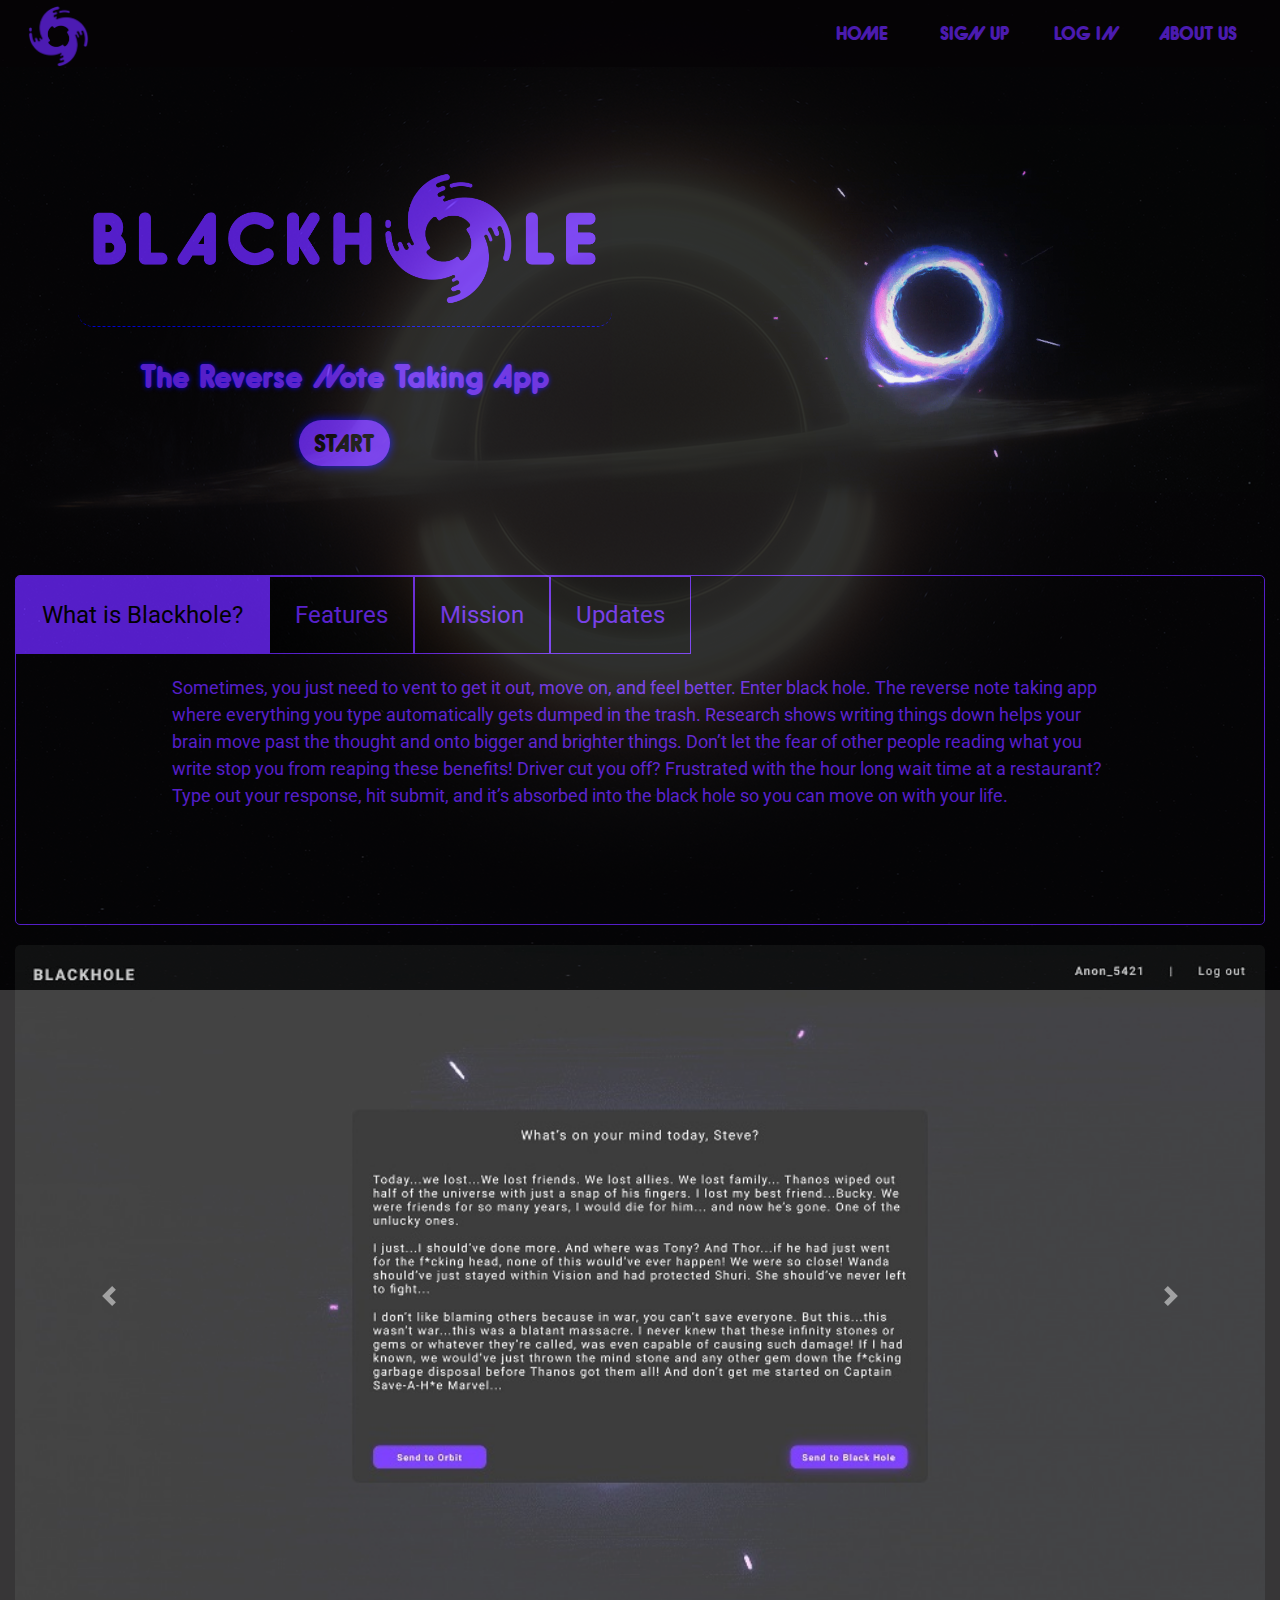
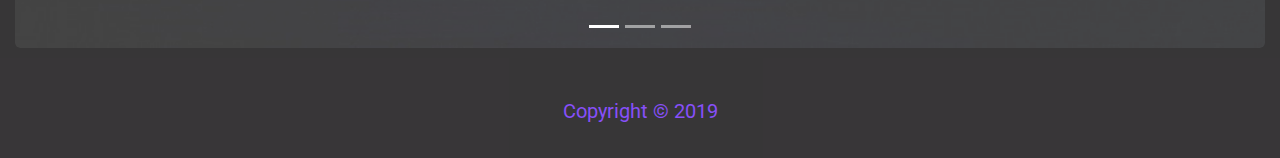
==== index.html @ 3579aca8 "minor tweaks made to media queries after testing on cell phone" ====
<!DOCTYPE html>
<html lang="en">
<head>
    <title>Welcome To Blackhole</title>
    <meta name="viewport" content="width=device-width, initial-scale=1, shrink-to-fit=no">

    <link href="css/index.css" rel="stylesheet">
    <link rel="stylesheet" href="https://stackpath.bootstrapcdn.com/bootstrap/4.3.1/css/bootstrap.min.css" integrity="sha384-ggOyR0iXCbMQv3Xipma34MD+dH/1fQ784/j6cY/iJTQUOhcWr7x9JvoRxT2MZw1T" crossorigin="anonymous">
    <script src="index.js" async></script>

    <link href="https://fonts.googleapis.com/css?family=Roboto" rel="stylesheet"> 
    <link rel="icon" href="img/fav.png">
</head>
<body>
    <header class="header">
        <nav class="navigation">
           <a href="index.html"><img class="logo" src="img/fav.png" alt="blackhole logo"></a>
            <div class="nav-links">
                <a href="index.html">Home</a>
                <a href="https://black-hole-build-week.netlify.com" target="_blank">Sign Up</a>
                <a href="https://black-hole-build-week.netlify.com" target="_blank">Log In</a>
                <a href="about.html">About Us</a>
            </div>
        </nav>
    </header>
    <div class="container home">
        <div class="main-content">

        <div class="header-container">
            <video class="blackhole" width="auto" height="350" autoplay loop={true} !important>
                    <source src="../img/blackhole.mp4" type="video/mp4">
                Your browser does not support the video tag.
                </video>
            
            <div class="intro">
                <h1><img src="img/blackhole-logo.png" alt=""></h1>
                <h2 class="pulsing">The Reverse Note Taking App</h2>
                <button class="sign-up-btn">start</button>
            </div>
        </div>

        <div class="sub-container">

        <div class="section">
				<div class="tabs">
					<div class="tabs-links">
						<div class="tabs-link tabs-link-selected" data-tab="1">What is Blackhole?</div>
						<div class="tabs-link" data-tab="2">Features</div>
						<div class="tabs-link" data-tab="3">Mission</div>
						<div class="tabs-link" data-tab="4">Updates</div>
					</div>
					<div class="tabs-items">
						<div class="tabs-item tabs-item-selected" data-tab="1">
							<div class="tabs-item-description"> 
                <p>Sometimes, you just need to vent to get it out, move on, and feel better.  Enter black hole. The reverse note taking app where everything you type automatically gets dumped in the trash. Research shows writing things down helps your brain move past the thought and onto bigger and brighter things. Don’t let the fear of other people reading what you write stop you from reaping these benefits! Driver cut you off? Frustrated with the hour long wait time at a restaurant? Type out your response, hit submit, and it’s absorbed into the black hole so you can move on with your life. </p>

							</div>
						</div>
						<div class="tabs-item" data-tab="2">
							<div class="tabs-item-description">
								<p>Curiously enough, the only thing that went through the mind of the bowl of petunias as it fell was Oh no, not again. Many
								people have speculated that if we knew exactly why the bowl of petunias had thought that we would know a lot more about the
								nature of the Universe than we do now.</p>
							</div>
						</div>
						<div class="tabs-item" data-tab="3">
							<div class="tabs-item-description">
								<p>Our mission is to create an application that relieves stress and prevents people from saying something to someone they may regret later on.</p>
							</div>
						</div>
						<div class="tabs-item" data-tab="4">
							<div class="tabs-item-description">
								<p>Here are a few features coming in our next update:</p>
							</div>
						</div>
                    </div> 
            </div>
          </div> <!-- end of section -->

               <div id="carouselExampleIndicators" class="carousel slide" data-ride="carousel">
            <ol class="carousel-indicators">
              <li data-target="#carouselExampleIndicators" data-slide-to="0" class="active"></li>
              <li data-target="#carouselExampleIndicators" data-slide-to="1"></li>
              <li data-target="#carouselExampleIndicators" data-slide-to="2"></li>
            </ol>
            <div class="carousel-inner">
              <div class="carousel-item active">
                <img src="img/Frame.jpg" class="d-block w-100" alt="...">
              </div>
              <div class="carousel-item">
                <img src="img/Frame2.jpg" class="d-block w-100" alt="...">
              </div>
              <div class="carousel-item">
                <img src="img/Frame3.jpg" class="d-block w-100" alt="...">
              </div>
            </div>
            <a class="carousel-control-prev" href="#carouselExampleIndicators" role="button" data-slide="prev">
              <span class="carousel-control-prev-icon" aria-hidden="true"></span>
              <span class="sr-only">Previous</span>
            </a>
            <a class="carousel-control-next" href="#carouselExampleIndicators" role="button" data-slide="next">
              <span class="carousel-control-next-icon" aria-hidden="true"></span>
              <span class="sr-only">Next</span>
            </a>
          </div>

        </div> <!-- sub container -->

       </div>  <!-- main content -->
       
      
    </div> <!-- container -->
    <footer class="footer">Copyright © 2019</footer>


    <script src="https://code.jquery.com/jquery-3.3.1.slim.min.js" integrity="sha384-q8i/X+965DzO0rT7abK41JStQIAqVgRVzpbzo5smXKp4YfRvH+8abtTE1Pi6jizo" crossorigin="anonymous"></script>
    <script src="https://cdnjs.cloudflare.com/ajax/libs/popper.js/1.14.7/umd/popper.min.js" integrity="sha384-UO2eT0CpHqdSJQ6hJty5KVphtPhzWj9WO1clHTMGa3JDZwrnQq4sF86dIHNDz0W1" crossorigin="anonymous"></script>
    <script src="https://stackpath.bootstrapcdn.com/bootstrap/4.3.1/js/bootstrap.min.js" integrity="sha384-JjSmVgyd0p3pXB1rRibZUAYoIIy6OrQ6VrjIEaFf/nJGzIxFDsf4x0xIM+B07jRM" crossorigin="anonymous"></script>
  </body>
</html>
---- css/index.css ----
/* http://meyerweb.com/eric/tools/css/reset/ 
   v2.0 | 20110126
   License: none (public domain)
*/
html,
body,
div,
span,
applet,
object,
iframe,
h1,
h2,
h3,
h4,
h5,
h6,
p,
blockquote,
pre,
a,
abbr,
acronym,
address,
big,
cite,
code,
del,
dfn,
em,
img,
ins,
kbd,
q,
s,
samp,
small,
strike,
strong,
sub,
sup,
tt,
var,
b,
u,
i,
center,
dl,
dt,
dd,
ol,
ul,
li,
fieldset,
form,
label,
legend,
table,
caption,
tbody,
tfoot,
thead,
tr,
th,
td,
article,
aside,
canvas,
details,
embed,
figure,
figcaption,
footer,
header,
hgroup,
menu,
nav,
output,
ruby,
section,
summary,
time,
mark,
audio,
video {
  margin: 0;
  padding: 0;
  border: 0;
  font-size: 100%;
  font: inherit;
  vertical-align: baseline;
}
/* HTML5 display-role reset for older browsers */
article,
aside,
details,
figcaption,
figure,
footer,
header,
hgroup,
menu,
nav,
section {
  display: block;
}
body {
  line-height: 1;
}
ol,
ul {
  list-style: none;
}
blockquote,
q {
  quotes: none;
}
blockquote:before,
blockquote:after,
q:before,
q:after {
  content: '';
  content: none;
}
table {
  border-collapse: collapse;
  border-spacing: 0;
}
* {
  box-sizing: border-box;
}
html {
  font-size: 62.5%;
  height: 100%;
}
html,
body {
  font-family: 'Roboto', sans-serif;
}
body {
  background-image: url("../img/bg1.jpg") !important;
  background-repeat: no-repeat;
  background-attachment: fixed;
  background-position: center;
}
h1,
h2,
h3,
h4,
h5 {
  font-family: 'Roboto', sans-serif;
  color: #6A25F8;
  text-shadow: 0 0 5px blue;
}
h1 {
  font-size: 4rem;
}
h2 {
  font-size: 3.2rem;
  padding-bottom: 10px;
}
h4 {
  font-size: 2.5rem;
  padding-bottom: 10px;
}
p {
  line-height: 1.5;
  font-size: 1.6rem;
  padding-bottom: 10px;
  color: #6A25F8;
}
img {
  max-width: 100%;
  height: auto;
}
.container {
  max-width: 1300px !important;
  width: 100% !important;
  height: 100% !important;
  margin: 0 auto;
  background: #060406;
  opacity: 0.8;
}
@font-face {
  font-family: Hiruko;
  src: url('../HirukoBlackAlternate.ttf');
}
.navigation {
  display: flex;
  justify-content: space-between;
  align-items: center;
  margin: 0 auto;
  background: hsl(300, 20%, 2%);
  position: fixed;
  opacity: 0.7;
  z-index: 3;
  width: 100%;
}
@media (max-width: 500px) {
  .navigation {
    height: 75px;
  }
}
.navigation .logo {
  align-self: center;
  height: auto;
  width: 12%;
  margin-left: 5%;
  padding-top: 5px;
}
@media (max-width: 800px) {
  .navigation .logo {
    width: 20%;
  }
}
@media (max-width: 500px) {
  .navigation .logo {
    display: none;
  }
}
.navigation .nav-links {
  display: flex;
  width: 35vw;
  justify-content: space-between;
  margin-right: 2%;
}
@media (max-width: 1200px) {
  .navigation .nav-links {
    width: 50%;
  }
}
@media (max-width: 800px) {
  .navigation .nav-links {
    width: 75%;
  }
}
@media (max-width: 500px) {
  .navigation .nav-links {
    width: 95%;
  }
}
.navigation .nav-links a {
  text-decoration: none;
  font-size: 1.8rem;
  border-radius: 15px;
  color: #6A25F8;
  height: 40px;
  width: 120px;
  font-family: Hiruko;
  font-weight: bold;
  display: flex;
  align-items: center;
  justify-content: center;
  text-transform: uppercase;
}
.navigation .nav-links a:hover {
  border-bottom: 1px dashed blue;
  text-shadow: 0 0 5px blue;
}
.footer {
  font-size: 2rem;
  color: #6A25F8;
  text-align: center;
  background: #060406;
  height: 100px;
  opacity: 0.8;
  padding-top: 3%;
  padding-bottom: 3%;
}
.home .main-content {
  display: flex;
  flex-direction: column;
}
.home .main-content .header-container {
  display: flex;
  flex-direction: row-reverse;
  align-items: center;
  margin: 10% auto 5% 5%;
}
@media (max-width: 1200px) {
  .home .main-content .header-container {
    flex-direction: column;
  }
}
@media (max-width: 500px) {
  .home .main-content .header-container {
    margin-top: 10%;
  }
}
.home .main-content .header-container .blackhole {
  width: 55%;
  height: 100%;
}
@media (max-width: 500px) {
  .home .main-content .header-container .blackhole {
    display: none;
  }
}
.home .main-content .header-container .intro {
  display: flex;
  justify-content: space-around;
  flex-direction: column;
  align-items: center;
  height: 60%;
}
@media (max-width: 500px) {
  .home .main-content .header-container .intro {
    margin-top: 20%;
  }
}
.home .main-content .header-container .intro h1 {
  border-bottom: 1px dashed blue;
  border-radius: 15px;
  margin-bottom: 1rem;
  padding-right: 2%;
  padding-left: 2%;
}
@media (max-width: 1200px) {
  .home .main-content .header-container .intro h1 {
    width: 75%;
  }
}
@media (max-width: 500px) {
  .home .main-content .header-container .intro h1 {
    width: 90%;
  }
}
.home .main-content .header-container .intro .sign-up-btn {
  background: #6A25F8;
  box-shadow: 0 0 10px blue;
  border: none;
  padding: 5px 15px 5px 15px;
  border-radius: 25px;
  font-size: 2.4rem;
  font-family: Hiruko, sans-serif;
  text-transform: uppercase;
  font-weight: bold;
  margin-top: 1rem;
}
@media (max-width: 1200px) {
  .home .main-content .header-container .intro .sign-up-btn {
    margin-bottom: 3rem;
  }
}
.home .main-content .header-container .intro .sign-up-btn:hover {
  background: black;
  color: #6A25F8;
  cursor: pointer;
  text-shadow: 0 0 5px blue;
}
.home .main-content .pulsing {
  padding-top: 2rem;
  font-size: 3.2rem;
  font-family: Hiruko;
  animation-name: appear;
  animation-iteration-count: infinite;
  animation-duration: 3s;
  animation-direction: alternate;
}
@keyframes appear {
  from {
    opacity: 0.1;
  }
  to {
    opacity: 1;
    text-shadow: 0 0 5px blue;
  }
}
@media (max-width: 500px) {
  .home .main-content .pulsing {
    font-size: 2.2rem;
  }
}
.home .sub-container {
  display: flex;
  flex-direction: column;
  justify-content: center;
  align-items: center;
}
.home .sub-container .section {
  width: 100%;
  margin: 20px;
  display: flex;
  border: 1px solid #6A25F8;
  border-radius: 5px;
  overflow: hidden;
}
.home .sub-container .section .box {
  padding: 40px;
}
.home .sub-container .section .box .box-title {
  padding-bottom: 10px;
  font-weight: bold;
}
.home .sub-container .tabs {
  width: 100%;
}
.home .sub-container .tabs .tabs-items {
  width: 100%;
  height: 30vh;
  display: flex;
  justify-content: center;
}
@media (max-width: 1200px) {
  .home .sub-container .tabs .tabs-items {
    height: auto;
  }
}
.home .sub-container .tabs .tabs-item {
  display: none;
  color: #6A25F8;
  width: 75%;
}
.home .sub-container .tabs .tabs-item .tabs-item-description {
  padding-bottom: 10px;
  padding-top: 20px;
  height: 100%;
}
.home .sub-container .tabs .tabs-item .tabs-item-description p {
  line-height: 1.5;
  height: 100%;
  font-size: 1.8rem;
}
.home .sub-container .tabs .tabs-item-selected {
  display: block;
}
.home .sub-container .tabs .tabs-links {
  display: flex;
  background-color: none;
}
@media (max-width: 800px) {
  .home .sub-container .tabs .tabs-links {
    flex-direction: column;
  }
}
.home .sub-container .tabs .tabs-link {
  padding: 20px 25px;
  font-size: 2.4rem;
  background-color: black;
  color: #6A25F8;
  border: 1px solid #6A25F8;
  cursor: pointer;
}
.home .sub-container .tabs .tabs-link:hover {
  background-color: #6A25F8;
  text-shadow: 0 0 5px blue;
  color: black;
}
.home .sub-container .tabs .tabs-link-selected {
  z-index: 2;
  border-right: 1px solid #6A25F8;
  background-color: #6A25F8;
  color: black;
}
.home .sub-container .tabs .tabs-link-selected:hover {
  text-shadow: 0 0 5px blue;
}
.home .sub-container .carousel {
  height: auto !important;
  width: 100% !important;
  margin: 0 auto !important;
  border-radius: 5px !important;
  margin-bottom: 1rem !important;
}
.home .sub-container .carousel img,
.home .sub-container .carousel .carousel-inner {
  border-radius: 5px !important;
}
.about .boxes {
  display: flex;
  flex-direction: row-reverse;
  justify-content: center;
  flex-wrap: wrap;
  height: auto;
  padding: 12% 0 2% 0;
  max-width: 1200px;
  width: 100%;
}
@media (max-width: 800px) {
  .about .boxes {
    height: auto;
    padding-top: 10%;
  }
}
@media (max-width: 500px) {
  .about .boxes {
    padding-top: 30%;
  }
}
.about .boxes .member {
  width: 20%;
  background: #060406;
  opacity: 0.8;
  margin: 1%;
  border-radius: 5px;
  border: 1px solid #6A25F8;
  overflow: hidden;
  display: flex;
  flex-direction: column;
}
.about .boxes .member:hover {
  box-shadow: 0 0 10px blue;
}
@media (max-width: 1200px) {
  .about .boxes .member {
    width: 40%;
  }
}
@media (max-width: 800px) {
  .about .boxes .member {
    width: 50%;
    flex-direction: column;
    height: auto;
  }
}
@media (max-width: 500px) {
  .about .boxes .member {
    width: 90%;
  }
}
.about .boxes .member img {
  height: auto;
  border-radius: 50%;
  width: 50%;
  align-self: center;
  margin-top: 5%;
}
@media (max-width: 800px) {
  .about .boxes .member img {
    height: auto;
    width: 50%;
    align-self: center;
  }
}
.about .boxes .member .text {
  margin: 0 auto;
  display: flex;
  flex-direction: column;
  align-items: center;
  width: auto;
}
.about .boxes .member h2 {
  color: #6A25F8;
  text-shadow: 0 0 10px blue;
  font-family: Hiruko;
  font-size: 3.5rem;
  padding-top: 20px;
  padding-right: 5%;
  padding-left: 5%;
  width: 250px;
  text-align: center;
}
@media (max-width: 500px) {
  .about .boxes .member h2 {
    padding-top: 0;
    font-size: 3.5rem !important;
  }
}
.about .boxes .member p {
  font-size: 2.2rem;
  font-family: 'Roboto', sans-serif;
}
.about .boxes .member .fab {
  color: #6A25F8;
  padding: 5px;
}
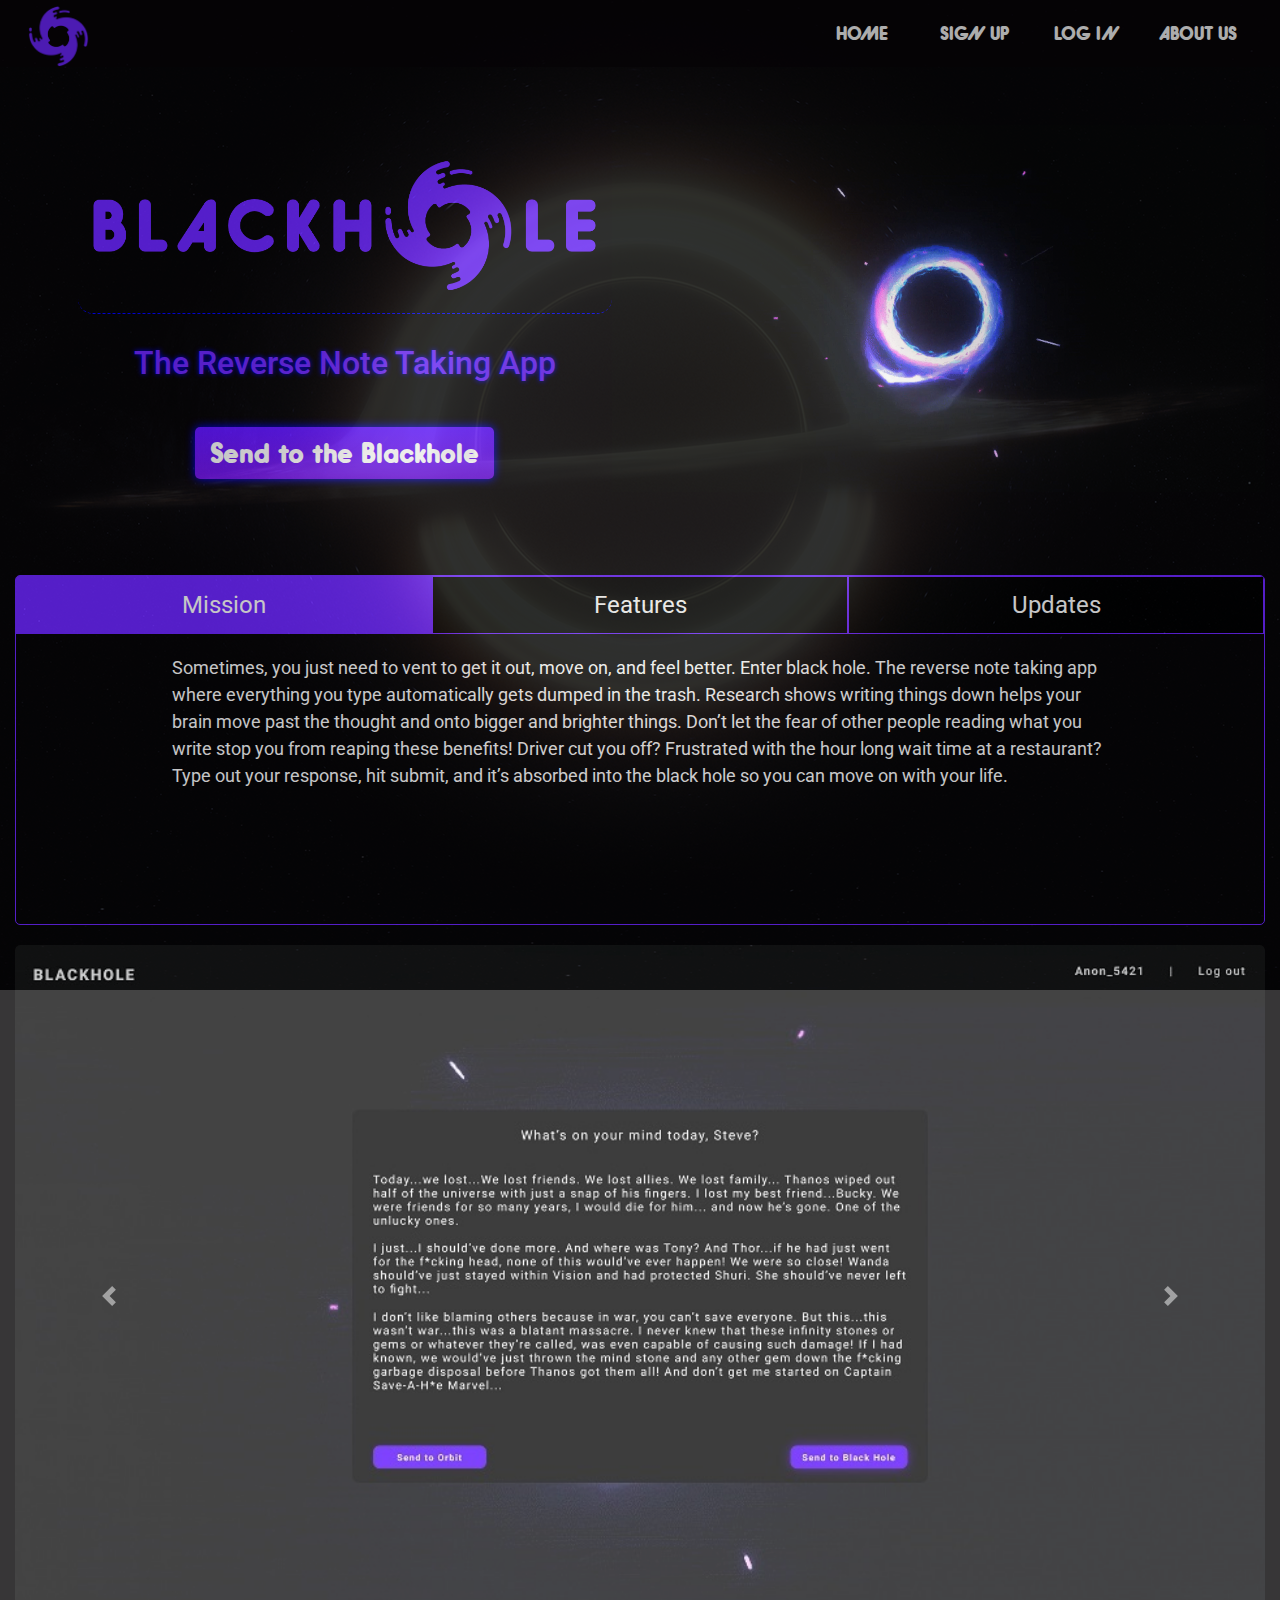
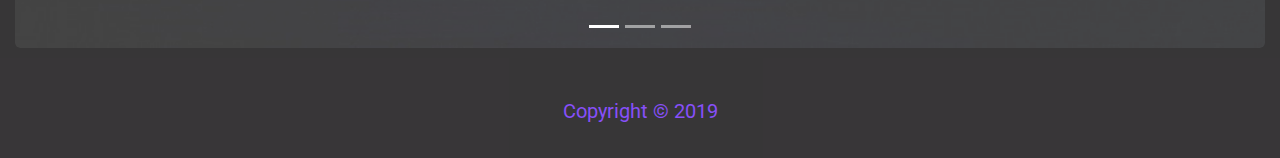
==== commit de7a7010: "collaborated with front end to make style changes match main application" ====
--- a/index.html
+++ b/index.html
@@ -35,7 +35,7 @@
             <div class="intro">
                 <h1><img src="img/blackhole-logo.png" alt=""></h1>
                 <h2 class="pulsing">The Reverse Note Taking App</h2>
-                <button class="sign-up-btn">start</button>
+                <button class="sign-up-btn">Send to the Blackhole</button>
             </div>
         </div>
 
@@ -44,10 +44,9 @@
         <div class="section">
 				<div class="tabs">
 					<div class="tabs-links">
-						<div class="tabs-link tabs-link-selected" data-tab="1">What is Blackhole?</div>
+						<div class="tabs-link tabs-link-selected" data-tab="1">Mission</div>
 						<div class="tabs-link" data-tab="2">Features</div>
-						<div class="tabs-link" data-tab="3">Mission</div>
-						<div class="tabs-link" data-tab="4">Updates</div>
+						<div class="tabs-link" data-tab="3">Updates</div>
 					</div>
 					<div class="tabs-items">
 						<div class="tabs-item tabs-item-selected" data-tab="1">
@@ -66,11 +65,6 @@
 						<div class="tabs-item" data-tab="3">
 							<div class="tabs-item-description">
 								<p>Our mission is to create an application that relieves stress and prevents people from saying something to someone they may regret later on.</p>
-							</div>
-						</div>
-						<div class="tabs-item" data-tab="4">
-							<div class="tabs-item-description">
-								<p>Here are a few features coming in our next update:</p>
 							</div>
 						</div>
                     </div> 
--- a/css/index.css
+++ b/css/index.css
@@ -243,7 +243,7 @@
   text-decoration: none;
   font-size: 1.8rem;
   border-radius: 15px;
-  color: #6A25F8;
+  color: whitesmoke;
   height: 40px;
   width: 120px;
   font-family: Hiruko;
@@ -256,6 +256,7 @@
 .navigation .nav-links a:hover {
   border-bottom: 1px dashed blue;
   text-shadow: 0 0 5px blue;
+  color: #6A25F8;
 }
 .footer {
   font-size: 2rem;
@@ -291,6 +292,16 @@
   width: 55%;
   height: 100%;
 }
+@media (max-width: 1200px) {
+  .home .main-content .header-container .blackhole {
+    width: 30%;
+  }
+}
+@media (max-width: 800px) {
+  .home .main-content .header-container .blackhole {
+    width: 55%;
+  }
+}
 @media (max-width: 500px) {
   .home .main-content .header-container .blackhole {
     display: none;
@@ -317,7 +328,12 @@
 }
 @media (max-width: 1200px) {
   .home .main-content .header-container .intro h1 {
-    width: 75%;
+    width: 40%;
+  }
+}
+@media (max-width: 800px) {
+  .home .main-content .header-container .intro h1 {
+    width: 65%;
   }
 }
 @media (max-width: 500px) {
@@ -326,16 +342,15 @@
   }
 }
 .home .main-content .header-container .intro .sign-up-btn {
-  background: #6A25F8;
+  background: linear-gradient(180deg, #5f14ff 0%, #6c12dd 100%);
   box-shadow: 0 0 10px blue;
   border: none;
   padding: 5px 15px 5px 15px;
-  border-radius: 25px;
-  font-size: 2.4rem;
+  border-radius: 5px;
+  font-size: 2.8rem;
   font-family: Hiruko, sans-serif;
-  text-transform: uppercase;
-  font-weight: bold;
-  margin-top: 1rem;
+  margin-top: 3rem;
+  color: whitesmoke;
 }
 @media (max-width: 1200px) {
   .home .main-content .header-container .intro .sign-up-btn {
@@ -347,11 +362,12 @@
   color: #6A25F8;
   cursor: pointer;
   text-shadow: 0 0 5px blue;
+  transform: scale(1.1);
 }
 .home .main-content .pulsing {
   padding-top: 2rem;
   font-size: 3.2rem;
-  font-family: Hiruko;
+  font-family: 'Roboto';
   animation-name: appear;
   animation-iteration-count: infinite;
   animation-duration: 3s;
@@ -384,6 +400,22 @@
   border: 1px solid #6A25F8;
   border-radius: 5px;
   overflow: hidden;
+  height: 350px;
+}
+@media (max-width: 1200px) {
+  .home .sub-container .section {
+    height: 300px;
+  }
+}
+@media (max-width: 800px) {
+  .home .sub-container .section {
+    height: 400px;
+  }
+}
+@media (max-width: 500px) {
+  .home .sub-container .section {
+    height: 600px;
+  }
 }
 .home .sub-container .section .box {
   padding: 40px;
@@ -397,14 +429,10 @@
 }
 .home .sub-container .tabs .tabs-items {
   width: 100%;
-  height: 30vh;
   display: flex;
   justify-content: center;
 }
 @media (max-width: 1200px) {
-  .home .sub-container .tabs .tabs-items {
-    height: auto;
-  }
 }
 .home .sub-container .tabs .tabs-item {
   display: none;
@@ -414,32 +442,38 @@
 .home .sub-container .tabs .tabs-item .tabs-item-description {
   padding-bottom: 10px;
   padding-top: 20px;
-  height: 100%;
 }
 .home .sub-container .tabs .tabs-item .tabs-item-description p {
   line-height: 1.5;
-  height: 100%;
+  color: whitesmoke;
   font-size: 1.8rem;
+  font-family: 'Roboto', sans-serif;
 }
 .home .sub-container .tabs .tabs-item-selected {
   display: block;
 }
 .home .sub-container .tabs .tabs-links {
   display: flex;
-  background-color: none;
-}
-@media (max-width: 800px) {
-  .home .sub-container .tabs .tabs-links {
-    flex-direction: column;
-  }
 }
 .home .sub-container .tabs .tabs-link {
-  padding: 20px 25px;
+  padding: 10px 25px;
   font-size: 2.4rem;
   background-color: black;
-  color: #6A25F8;
+  color: whitesmoke;
   border: 1px solid #6A25F8;
   cursor: pointer;
+  width: 100%;
+  text-align: center;
+}
+@media (max-width: 800px) {
+  .home .sub-container .tabs .tabs-link {
+    font-size: 1.8rem;
+  }
+}
+@media (max-width: 500px) {
+  .home .sub-container .tabs .tabs-link {
+    font-size: 1.6rem;
+  }
 }
 .home .sub-container .tabs .tabs-link:hover {
   background-color: #6A25F8;
@@ -447,10 +481,9 @@
   color: black;
 }
 .home .sub-container .tabs .tabs-link-selected {
-  z-index: 2;
   border-right: 1px solid #6A25F8;
   background-color: #6A25F8;
-  color: black;
+  color: whitesmoke;
 }
 .home .sub-container .tabs .tabs-link-selected:hover {
   text-shadow: 0 0 5px blue;
@@ -468,7 +501,7 @@
 }
 .about .boxes {
   display: flex;
-  flex-direction: row-reverse;
+  flex-direction: row;
   justify-content: center;
   flex-wrap: wrap;
   height: auto;
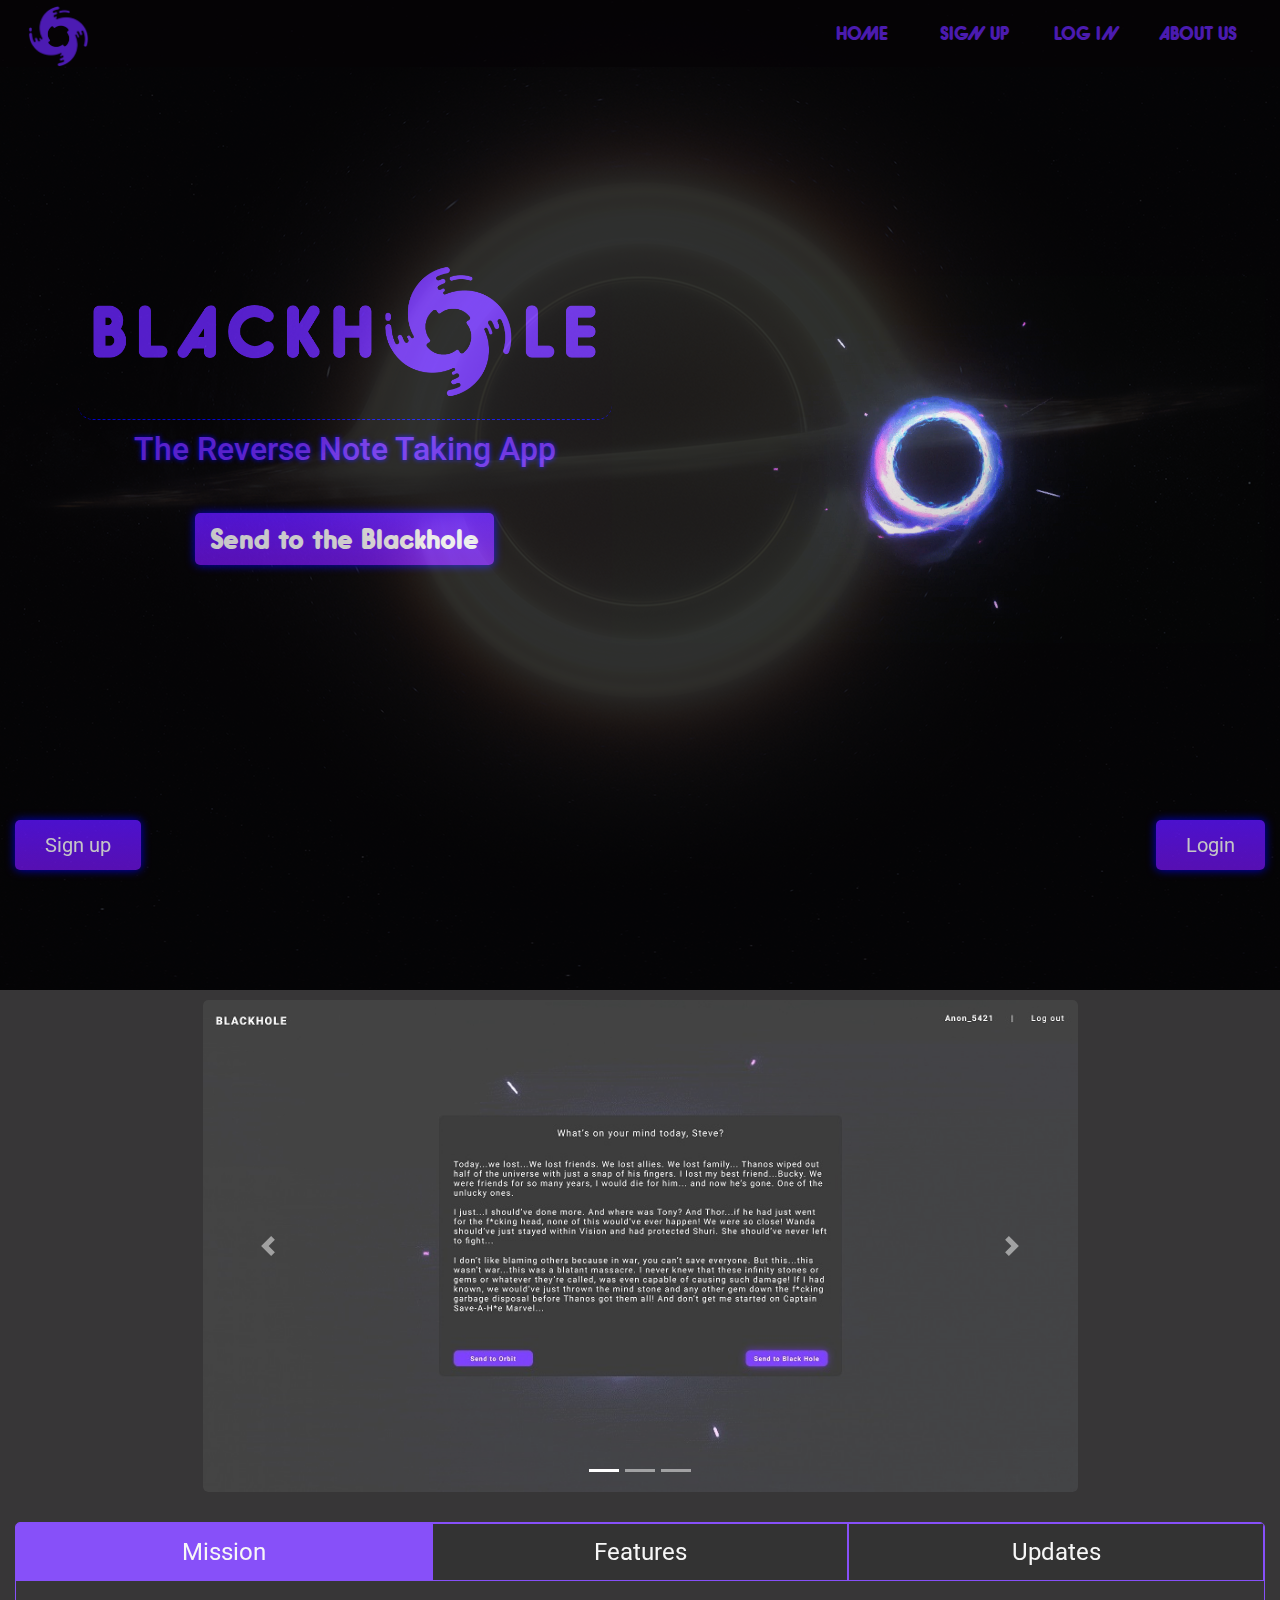
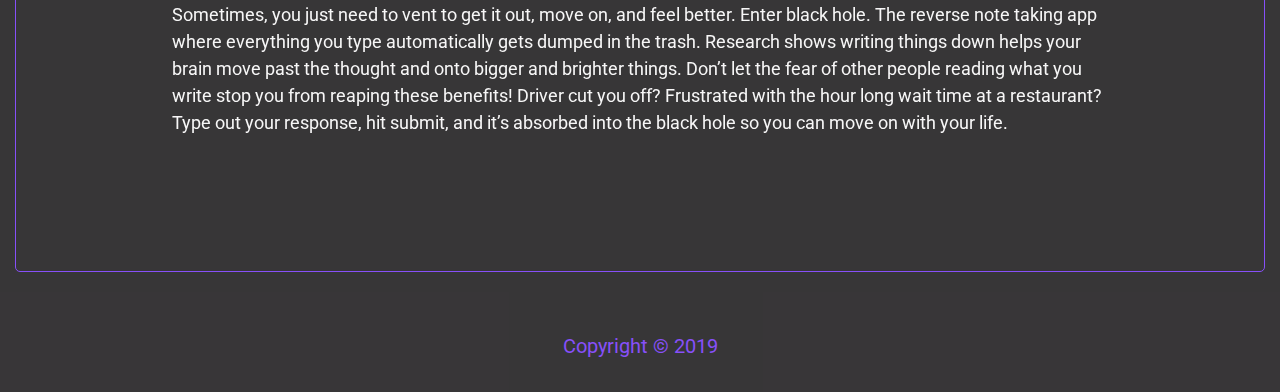
==== commit 049aaea8: "final changes for the day, small tweaks to animation and media queries" ====
--- a/index.html
+++ b/index.html
@@ -35,11 +35,42 @@
             <div class="intro">
                 <h1><img src="img/blackhole-logo.png" alt=""></h1>
                 <h2 class="pulsing">The Reverse Note Taking App</h2>
-                <button class="sign-up-btn">Send to the Blackhole</button>
+                <button class="blackhole-btn">Send to the Blackhole</button>
             </div>
         </div>
+        <div class="buttons">
+         <a href="https://black-hole-build-week.netlify.com" target="_blank"><button class="login-btn">Sign up</button></a> 
+         <a href="https://black-hole-build-week.netlify.com" target="_blank"><button class="login-btn">Login</button></a> 
+          </div>
 
         <div class="sub-container">
+
+            <div id="carouselExampleIndicators" class="carousel slide" data-ride="carousel">
+                <ol class="carousel-indicators">
+                  <li data-target="#carouselExampleIndicators" data-slide-to="0" class="active"></li>
+                  <li data-target="#carouselExampleIndicators" data-slide-to="1"></li>
+                  <li data-target="#carouselExampleIndicators" data-slide-to="2"></li>
+                </ol>
+                <div class="carousel-inner">
+                  <div class="carousel-item active">
+                    <img src="img/Frame.jpg" class="d-block w-100" alt="...">
+                  </div>
+                  <div class="carousel-item">
+                    <img src="img/Frame2.jpg" class="d-block w-100" alt="...">
+                  </div>
+                  <div class="carousel-item">
+                    <img src="img/Frame3.jpg" class="d-block w-100" alt="...">
+                  </div>
+                </div>
+                <a class="carousel-control-prev" href="#carouselExampleIndicators" role="button" data-slide="prev">
+                  <span class="carousel-control-prev-icon" aria-hidden="true"></span>
+                  <span class="sr-only">Previous</span>
+                </a>
+                <a class="carousel-control-next" href="#carouselExampleIndicators" role="button" data-slide="next">
+                  <span class="carousel-control-next-icon" aria-hidden="true"></span>
+                  <span class="sr-only">Next</span>
+                </a>
+              </div>
 
         <div class="section">
 				<div class="tabs">
@@ -71,7 +102,7 @@
             </div>
           </div> <!-- end of section -->
 
-               <div id="carouselExampleIndicators" class="carousel slide" data-ride="carousel">
+               <!-- <div id="carouselExampleIndicators" class="carousel slide" data-ride="carousel">
             <ol class="carousel-indicators">
               <li data-target="#carouselExampleIndicators" data-slide-to="0" class="active"></li>
               <li data-target="#carouselExampleIndicators" data-slide-to="1"></li>
@@ -96,7 +127,7 @@
               <span class="carousel-control-next-icon" aria-hidden="true"></span>
               <span class="sr-only">Next</span>
             </a>
-          </div>
+          </div> -->
 
         </div> <!-- sub container -->
 
--- a/css/index.css
+++ b/css/index.css
@@ -143,6 +143,11 @@
   background-attachment: fixed;
   background-position: center;
 }
+@media (max-width: 500px) {
+  body {
+    background: black;
+  }
+}
 h1,
 h2,
 h3,
@@ -180,6 +185,12 @@
   margin: 0 auto;
   background: #060406;
   opacity: 0.8;
+}
+@media (max-width: 500px) {
+  .container {
+    background: none;
+    opacity: 0.9;
+  }
 }
 @font-face {
   font-family: Hiruko;
@@ -243,7 +254,7 @@
   text-decoration: none;
   font-size: 1.8rem;
   border-radius: 15px;
-  color: whitesmoke;
+  color: #6A25F8;
   height: 40px;
   width: 120px;
   font-family: Hiruko;
@@ -252,6 +263,12 @@
   align-items: center;
   justify-content: center;
   text-transform: uppercase;
+  transition: 0.2s ease-out;
+}
+@media (max-width: 500px) {
+  .navigation .nav-links a {
+    font-size: 1.4rem;
+  }
 }
 .navigation .nav-links a:hover {
   border-bottom: 1px dashed blue;
@@ -276,40 +293,41 @@
   display: flex;
   flex-direction: row-reverse;
   align-items: center;
-  margin: 10% auto 5% 5%;
-}
-@media (max-width: 1200px) {
+  margin: 8% auto 0 5%;
+  height: 80vh;
+}
+@media (max-width: 800px) {
+}
+@media (max-width: 500px) {
   .home .main-content .header-container {
-    flex-direction: column;
-  }
-}
-@media (max-width: 500px) {
-  .home .main-content .header-container {
-    margin-top: 10%;
+    margin-top: 5%;
   }
 }
 .home .main-content .header-container .blackhole {
   width: 55%;
   height: 100%;
 }
-@media (max-width: 1200px) {
-  .home .main-content .header-container .blackhole {
-    width: 30%;
-  }
-}
-@media (max-width: 800px) {
-  .home .main-content .header-container .blackhole {
-    width: 55%;
-  }
-}
-@media (max-width: 500px) {
+@media (max-width: 800px) {
   .home .main-content .header-container .blackhole {
     display: none;
   }
 }
+.home .main-content .header-container h2 {
+  font-size: 3.2rem;
+  font-family: 'Roboto';
+}
+@media (max-width: 1200px) {
+  .home .main-content .header-container h2 {
+    font-size: 2.4rem;
+  }
+}
+@media (max-width: 500px) {
+  .home .main-content .header-container h2 {
+    font-size: 2.2rem;
+  }
+}
 .home .main-content .header-container .intro {
   display: flex;
-  justify-content: space-around;
   flex-direction: column;
   align-items: center;
   height: 60%;
@@ -326,22 +344,19 @@
   padding-right: 2%;
   padding-left: 2%;
 }
-@media (max-width: 1200px) {
-  .home .main-content .header-container .intro h1 {
-    width: 40%;
-  }
-}
 @media (max-width: 800px) {
   .home .main-content .header-container .intro h1 {
     width: 65%;
+    max-width: 65%;
   }
 }
 @media (max-width: 500px) {
   .home .main-content .header-container .intro h1 {
     width: 90%;
-  }
-}
-.home .main-content .header-container .intro .sign-up-btn {
+    max-width: 90%;
+  }
+}
+.home .main-content .header-container .intro .blackhole-btn {
   background: linear-gradient(180deg, #5f14ff 0%, #6c12dd 100%);
   box-shadow: 0 0 10px blue;
   border: none;
@@ -351,23 +366,42 @@
   font-family: Hiruko, sans-serif;
   margin-top: 3rem;
   color: whitesmoke;
+  transition: 0.2s ease-out;
 }
 @media (max-width: 1200px) {
-  .home .main-content .header-container .intro .sign-up-btn {
-    margin-bottom: 3rem;
-  }
-}
-.home .main-content .header-container .intro .sign-up-btn:hover {
+}
+.home .main-content .header-container .intro .blackhole-btn:hover {
   background: black;
   color: #6A25F8;
   cursor: pointer;
   text-shadow: 0 0 5px blue;
   transform: scale(1.1);
 }
+.home .main-content .buttons {
+  height: 20vh;
+  display: flex;
+  justify-content: space-between;
+}
+.home .main-content .buttons .login-btn {
+  background: linear-gradient(180deg, #5f14ff 0%, #6c12dd 100%);
+  box-shadow: 0 0 10px blue;
+  padding: 10px 30px;
+  border-radius: 5px;
+  color: whitesmoke;
+  cursor: pointer;
+  font-size: 2rem;
+  transition: 0.2s ease-out;
+  border: none;
+  font-family: 'Roboto', sans-serif;
+}
+.home .main-content .buttons .login-btn:hover {
+  background: black;
+  color: #6A25F8;
+  cursor: pointer;
+  text-shadow: 0 0 5px blue;
+  transform: scale(1.1);
+}
 .home .main-content .pulsing {
-  padding-top: 2rem;
-  font-size: 3.2rem;
-  font-family: 'Roboto';
   animation-name: appear;
   animation-iteration-count: infinite;
   animation-duration: 3s;
@@ -382,11 +416,6 @@
     text-shadow: 0 0 5px blue;
   }
 }
-@media (max-width: 500px) {
-  .home .main-content .pulsing {
-    font-size: 2.2rem;
-  }
-}
 .home .sub-container {
   display: flex;
   flex-direction: column;
@@ -409,7 +438,7 @@
 }
 @media (max-width: 800px) {
   .home .sub-container .section {
-    height: 400px;
+    height: 500px;
   }
 }
 @media (max-width: 500px) {
@@ -431,8 +460,6 @@
   width: 100%;
   display: flex;
   justify-content: center;
-}
-@media (max-width: 1200px) {
 }
 .home .sub-container .tabs .tabs-item {
   display: none;
@@ -464,6 +491,7 @@
   cursor: pointer;
   width: 100%;
   text-align: center;
+  transition: 0.2s ease-out;
 }
 @media (max-width: 800px) {
   .home .sub-container .tabs .tabs-link {
@@ -490,14 +518,38 @@
 }
 .home .sub-container .carousel {
   height: auto !important;
-  width: 100% !important;
+  width: 70% !important;
   margin: 0 auto !important;
   border-radius: 5px !important;
   margin-bottom: 1rem !important;
 }
+@media (max-width: 500px) {
+  .home .sub-container .carousel {
+    width: 100% !important;
+  }
+}
 .home .sub-container .carousel img,
 .home .sub-container .carousel .carousel-inner {
   border-radius: 5px !important;
+}
+.blackholeAnimation {
+  animation-name: blackhole;
+  animation-duration: 5s;
+}
+@keyframes blackhole {
+  from {
+    transform: rotate(0deg);
+    border: none;
+    height: 100%;
+    width: 100%;
+  }
+  to {
+    transform: rotate(360deg);
+    width: 0;
+    height: 0;
+    border: none;
+    font-size: 0;
+  }
 }
 .about .boxes {
   display: flex;
@@ -528,11 +580,13 @@
   border-radius: 5px;
   border: 1px solid #6A25F8;
   overflow: hidden;
+  transition: 0.2s ease-out;
   display: flex;
   flex-direction: column;
 }
 .about .boxes .member:hover {
   box-shadow: 0 0 10px blue;
+  transform: scale(1.05);
 }
 @media (max-width: 1200px) {
   .about .boxes .member {
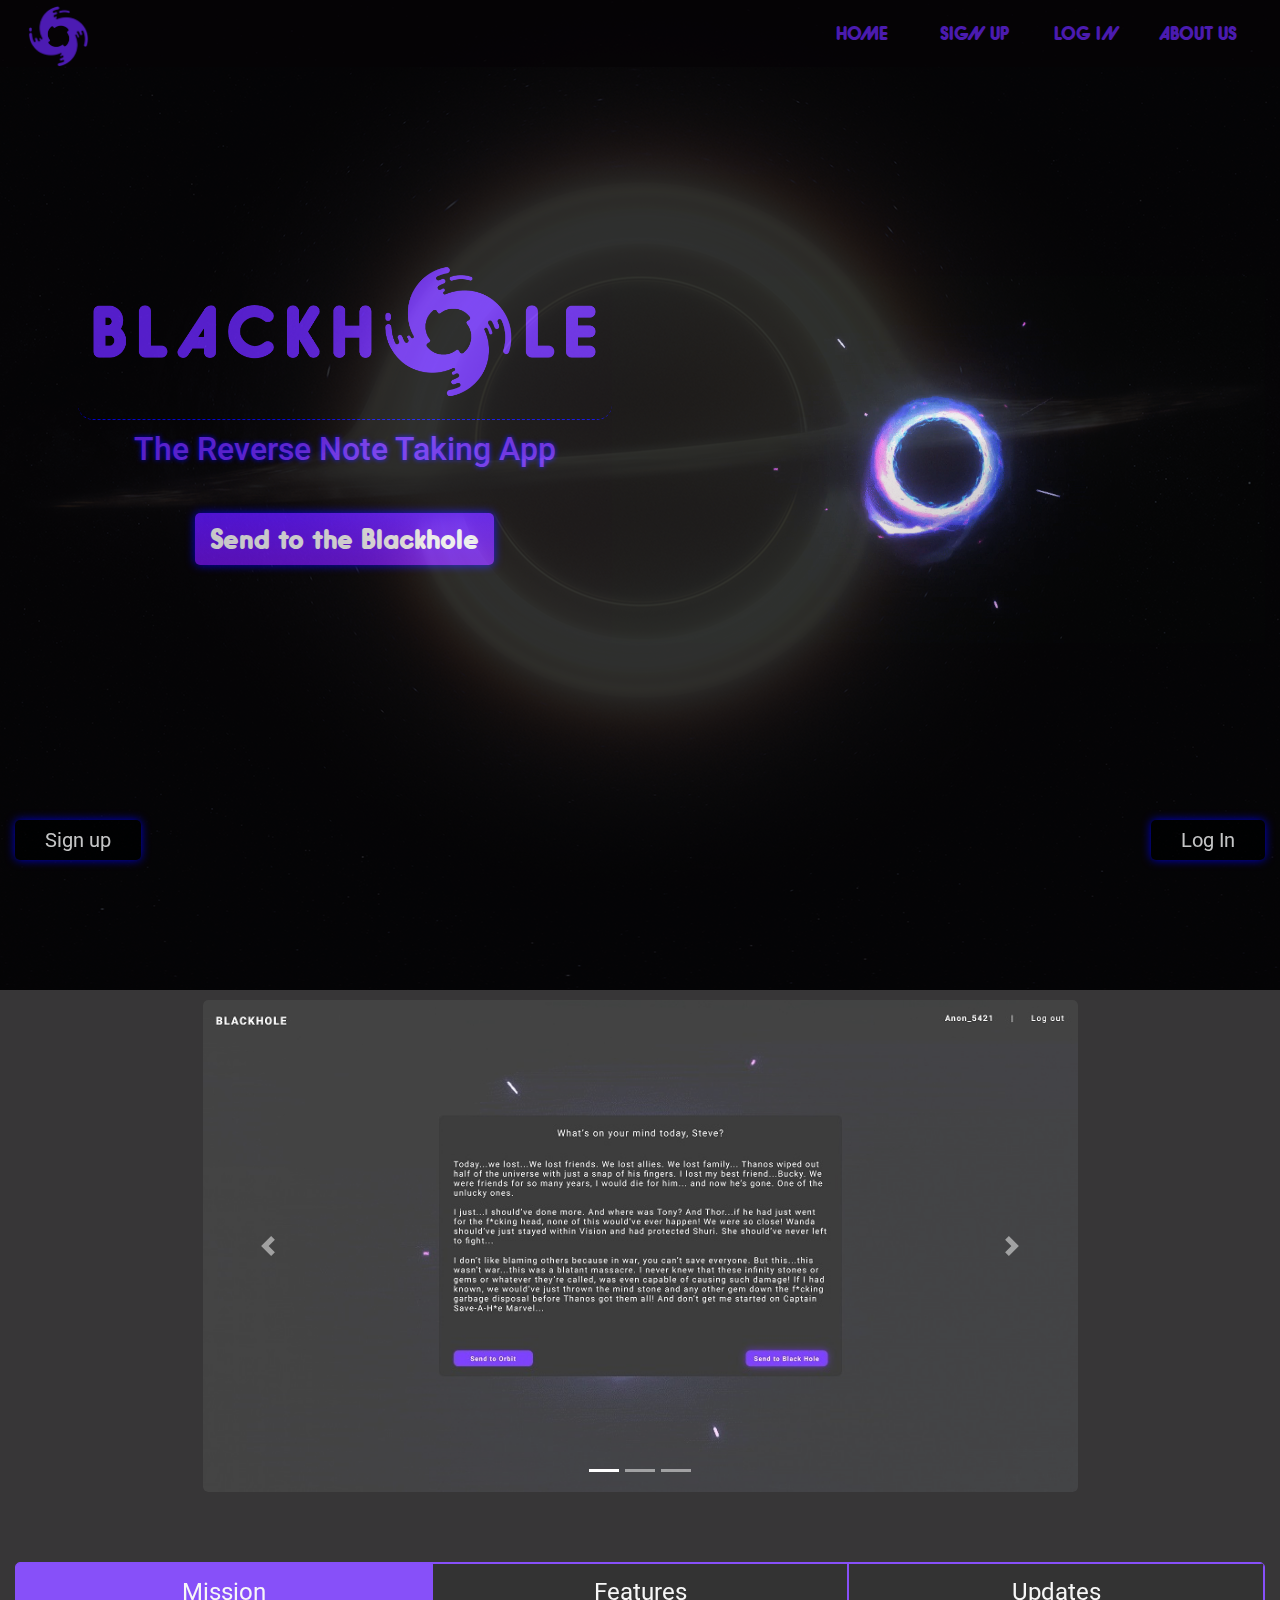
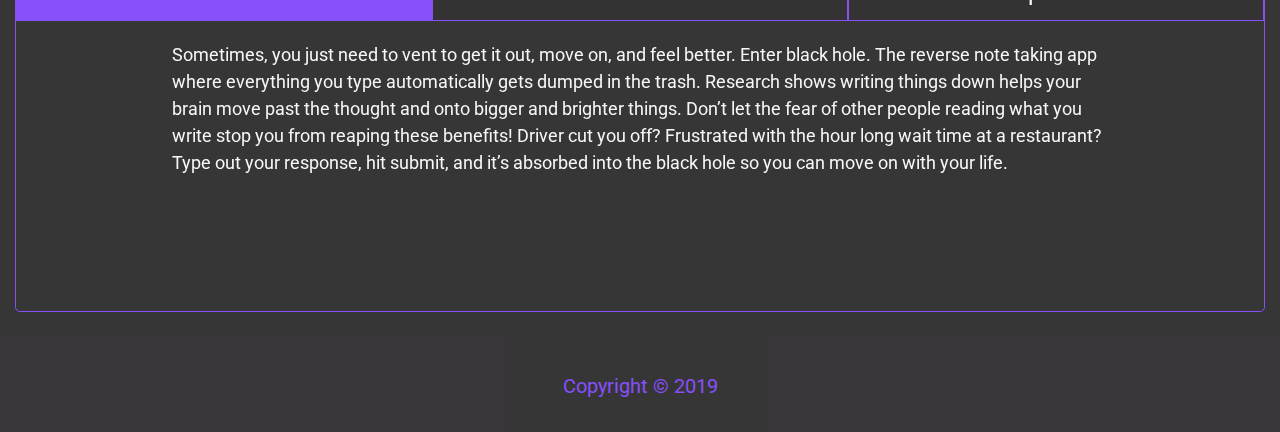
==== commit c7c3a09c: "corrected mobile blackhole button and iphone5 view of h2 intro text, maybe this is why people are mo" ====
--- a/index.html
+++ b/index.html
@@ -40,7 +40,7 @@
         </div>
         <div class="buttons">
          <a href="https://black-hole-build-week.netlify.com" target="_blank"><button class="login-btn">Sign up</button></a> 
-         <a href="https://black-hole-build-week.netlify.com" target="_blank"><button class="login-btn">Login</button></a> 
+         <a href="https://black-hole-build-week.netlify.com" target="_blank"><button class="login-btn">Log In</button></a> 
           </div>
 
         <div class="sub-container">
--- a/css/index.css
+++ b/css/index.css
@@ -273,7 +273,7 @@
 .navigation .nav-links a:hover {
   border-bottom: 1px dashed blue;
   text-shadow: 0 0 5px blue;
-  color: #6A25F8;
+  color: whitesmoke;
 }
 .footer {
   font-size: 2rem;
@@ -296,8 +296,6 @@
   margin: 8% auto 0 5%;
   height: 80vh;
 }
-@media (max-width: 800px) {
-}
 @media (max-width: 500px) {
   .home .main-content .header-container {
     margin-top: 5%;
@@ -323,7 +321,7 @@
 }
 @media (max-width: 500px) {
   .home .main-content .header-container h2 {
-    font-size: 2.2rem;
+    font-size: 1.8rem;
   }
 }
 .home .main-content .header-container .intro {
@@ -334,7 +332,9 @@
 }
 @media (max-width: 500px) {
   .home .main-content .header-container .intro {
-    margin-top: 20%;
+    width: 90%;
+    margin: 0 auto;
+    height: auto;
   }
 }
 .home .main-content .header-container .intro h1 {
@@ -368,14 +368,22 @@
   color: whitesmoke;
   transition: 0.2s ease-out;
 }
-@media (max-width: 1200px) {
+@media (max-width: 800px) {
+  .home .main-content .header-container .intro .blackhole-btn {
+    top: 45vh;
+  }
+}
+@media (max-width: 500px) {
+  .home .main-content .header-container .intro .blackhole-btn {
+    font-size: 2.2rem;
+  }
 }
 .home .main-content .header-container .intro .blackhole-btn:hover {
   background: black;
   color: #6A25F8;
   cursor: pointer;
   text-shadow: 0 0 5px blue;
-  transform: scale(1.1);
+  transform: scale(1.05);
 }
 .home .main-content .buttons {
   height: 20vh;
@@ -383,9 +391,9 @@
   justify-content: space-between;
 }
 .home .main-content .buttons .login-btn {
-  background: linear-gradient(180deg, #5f14ff 0%, #6c12dd 100%);
+  background: black;
   box-shadow: 0 0 10px blue;
-  padding: 10px 30px;
+  padding: 5px 30px;
   border-radius: 5px;
   color: whitesmoke;
   cursor: pointer;
@@ -395,11 +403,11 @@
   font-family: 'Roboto', sans-serif;
 }
 .home .main-content .buttons .login-btn:hover {
-  background: black;
-  color: #6A25F8;
+  background: linear-gradient(180deg, #5f14ff 0%, #6c12dd 100%);
+  color: whitesmoke;
   cursor: pointer;
   text-shadow: 0 0 5px blue;
-  transform: scale(1.1);
+  transform: scale(1.05);
 }
 .home .main-content .pulsing {
   animation-name: appear;
@@ -443,7 +451,7 @@
 }
 @media (max-width: 500px) {
   .home .sub-container .section {
-    height: 600px;
+    height: 650px;
   }
 }
 .home .sub-container .section .box {
@@ -521,7 +529,7 @@
   width: 70% !important;
   margin: 0 auto !important;
   border-radius: 5px !important;
-  margin-bottom: 1rem !important;
+  margin-bottom: 5rem !important;
 }
 @media (max-width: 500px) {
   .home .sub-container .carousel {
@@ -534,21 +542,30 @@
 }
 .blackholeAnimation {
   animation-name: blackhole;
-  animation-duration: 5s;
+  animation-duration: 7s;
 }
 @keyframes blackhole {
   from {
-    transform: rotate(0deg);
+    transform: scale(1) rotate(0deg);
     border: none;
-    height: 100%;
-    width: 100%;
+    max-width: 90vw;
   }
   to {
-    transform: rotate(360deg);
-    width: 0;
-    height: 0;
+    transform: scale(0) rotate(360deg);
     border: none;
     font-size: 0;
+  }
+}
+.fadeIn {
+  animation-name: fadeIn;
+  animation-duration: 5s;
+}
+@keyframes fadeIn {
+  from {
+    opacity: 0;
+  }
+  to {
+    opacity: 1;
   }
 }
 .about .boxes {
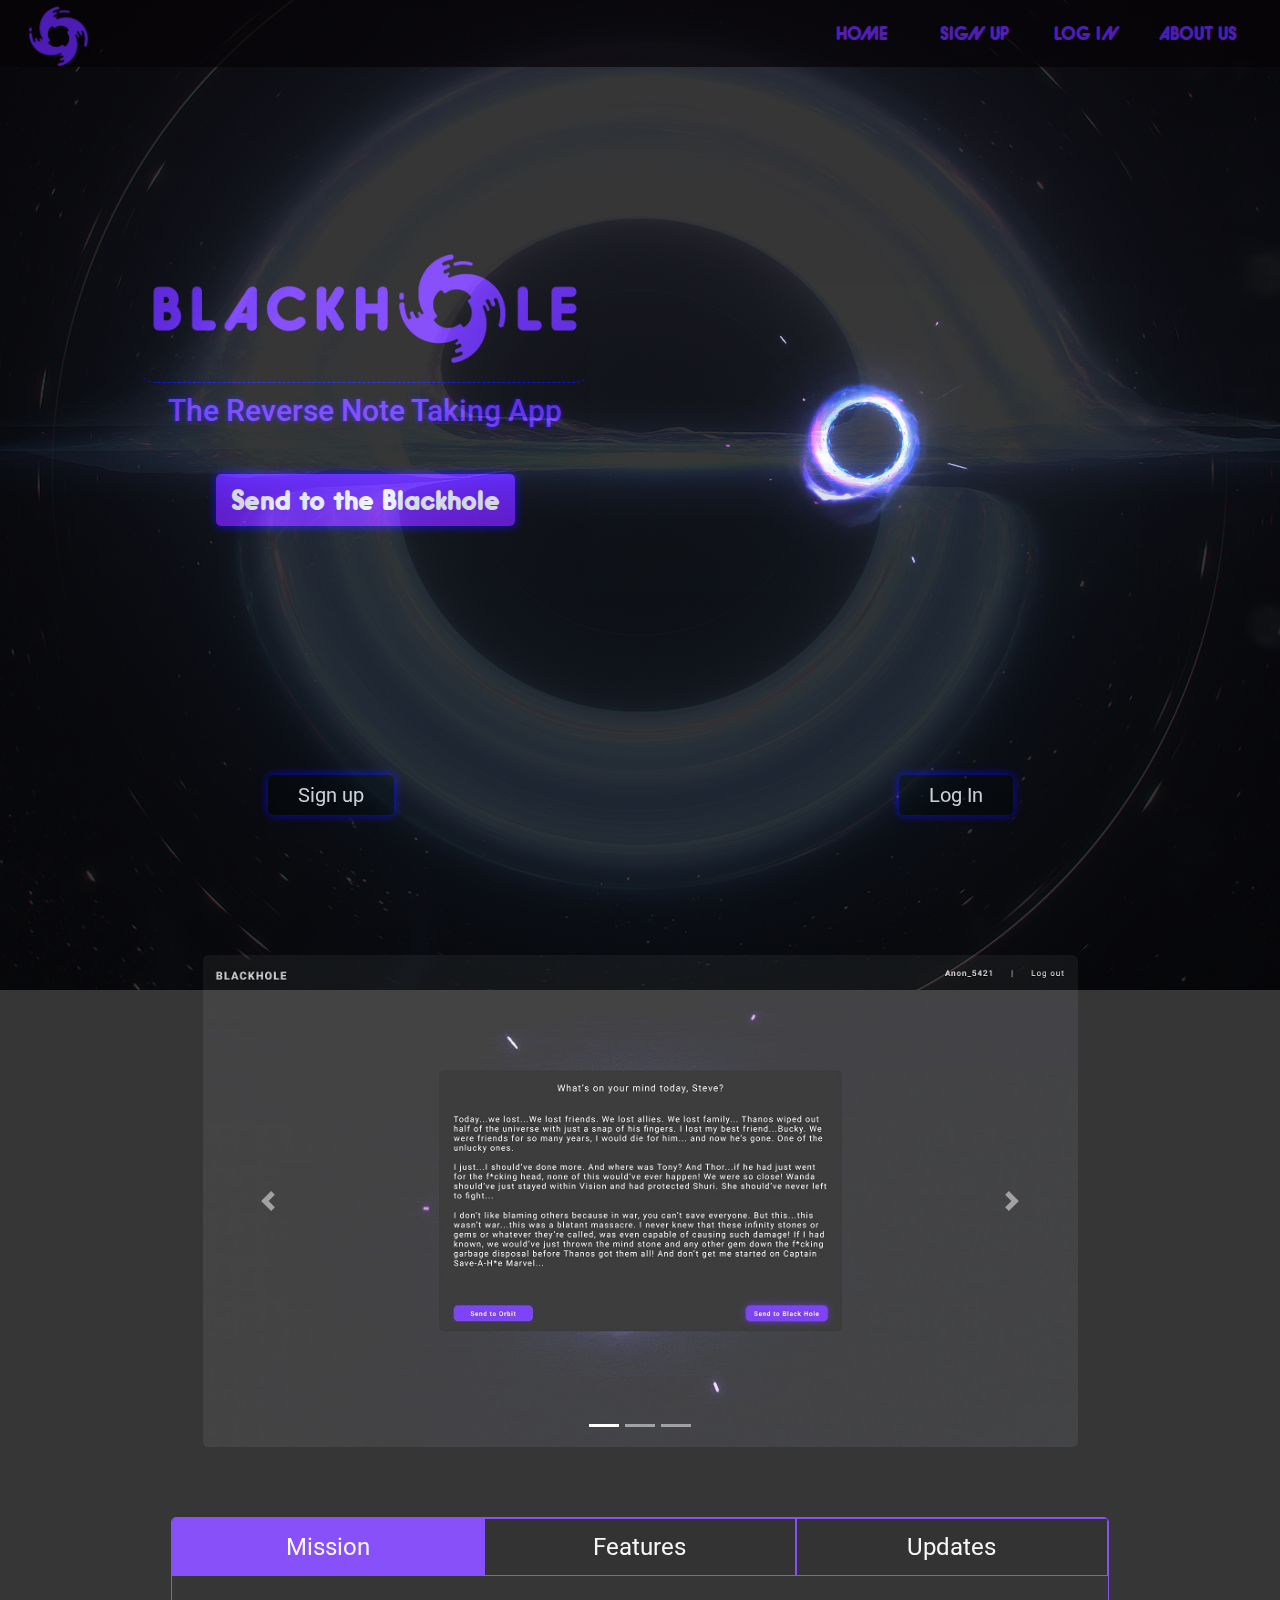
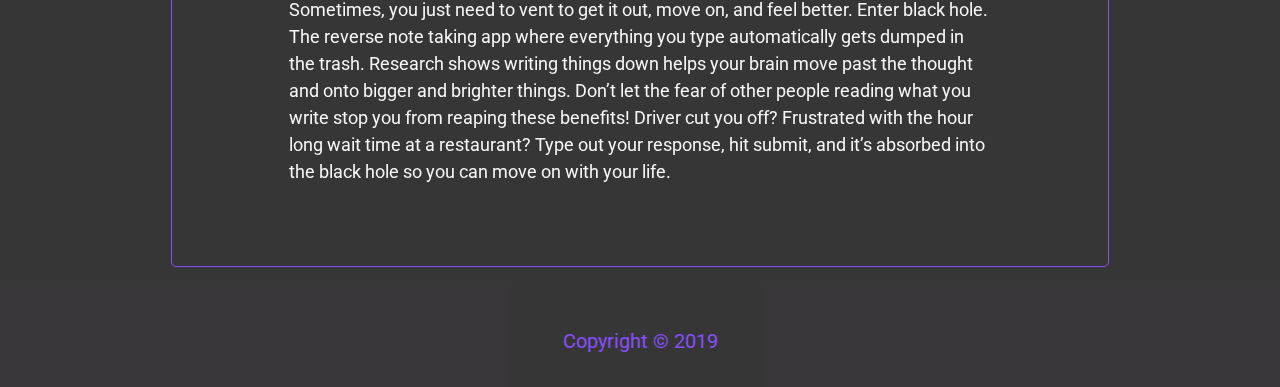
==== commit 7f8021a2: "updated bg image to match the main app, fine tuned CSS for media queries and repositioned about page" ====
--- a/index.html
+++ b/index.html
@@ -56,7 +56,7 @@
                     <img src="img/Frame.jpg" class="d-block w-100" alt="...">
                   </div>
                   <div class="carousel-item">
-                    <img src="img/Frame2.jpg" class="d-block w-100" alt="...">
+                    <img src="img/Frame.jpg" class="d-block w-100" alt="...">
                   </div>
                   <div class="carousel-item">
                     <img src="img/Frame3.jpg" class="d-block w-100" alt="...">
@@ -102,33 +102,6 @@
             </div>
           </div> <!-- end of section -->
 
-               <!-- <div id="carouselExampleIndicators" class="carousel slide" data-ride="carousel">
-            <ol class="carousel-indicators">
-              <li data-target="#carouselExampleIndicators" data-slide-to="0" class="active"></li>
-              <li data-target="#carouselExampleIndicators" data-slide-to="1"></li>
-              <li data-target="#carouselExampleIndicators" data-slide-to="2"></li>
-            </ol>
-            <div class="carousel-inner">
-              <div class="carousel-item active">
-                <img src="img/Frame.jpg" class="d-block w-100" alt="...">
-              </div>
-              <div class="carousel-item">
-                <img src="img/Frame2.jpg" class="d-block w-100" alt="...">
-              </div>
-              <div class="carousel-item">
-                <img src="img/Frame3.jpg" class="d-block w-100" alt="...">
-              </div>
-            </div>
-            <a class="carousel-control-prev" href="#carouselExampleIndicators" role="button" data-slide="prev">
-              <span class="carousel-control-prev-icon" aria-hidden="true"></span>
-              <span class="sr-only">Previous</span>
-            </a>
-            <a class="carousel-control-next" href="#carouselExampleIndicators" role="button" data-slide="next">
-              <span class="carousel-control-next-icon" aria-hidden="true"></span>
-              <span class="sr-only">Next</span>
-            </a>
-          </div> -->
-
         </div> <!-- sub container -->
 
        </div>  <!-- main content -->
--- a/css/index.css
+++ b/css/index.css
@@ -138,7 +138,7 @@
   font-family: 'Roboto', sans-serif;
 }
 body {
-  background-image: url("../img/bg1.jpg") !important;
+  background-image: url("../img/bg2.jpg") !important;
   background-repeat: no-repeat;
   background-attachment: fixed;
   background-position: center;
@@ -146,6 +146,7 @@
 @media (max-width: 500px) {
   body {
     background: black;
+    background-image: url("../img/bg1.jpg") !important;
   }
 }
 h1,
@@ -179,7 +180,7 @@
   height: auto;
 }
 .container {
-  max-width: 1300px !important;
+  max-width: 100% !important;
   width: 100% !important;
   height: 100% !important;
   margin: 0 auto;
@@ -293,8 +294,9 @@
   display: flex;
   flex-direction: row-reverse;
   align-items: center;
-  margin: 8% auto 0 5%;
-  height: 80vh;
+  margin: 8% auto 0 auto;
+  height: 75vh;
+  width: 80%;
 }
 @media (max-width: 500px) {
   .home .main-content .header-container {
@@ -311,12 +313,12 @@
   }
 }
 .home .main-content .header-container h2 {
-  font-size: 3.2rem;
+  font-size: 3rem;
   font-family: 'Roboto';
 }
 @media (max-width: 1200px) {
   .home .main-content .header-container h2 {
-    font-size: 2.4rem;
+    font-size: 2rem;
   }
 }
 @media (max-width: 500px) {
@@ -368,9 +370,9 @@
   color: whitesmoke;
   transition: 0.2s ease-out;
 }
-@media (max-width: 800px) {
+@media (max-width: 1200px) {
   .home .main-content .header-container .intro .blackhole-btn {
-    top: 45vh;
+    font-size: 2.4rem;
   }
 }
 @media (max-width: 500px) {
@@ -388,7 +390,7 @@
 .home .main-content .buttons {
   height: 20vh;
   display: flex;
-  justify-content: space-between;
+  justify-content: space-around;
 }
 .home .main-content .buttons .login-btn {
   background: black;
@@ -431,7 +433,7 @@
   align-items: center;
 }
 .home .sub-container .section {
-  width: 100%;
+  width: 75%;
   margin: 20px;
   display: flex;
   border: 1px solid #6A25F8;
@@ -574,9 +576,9 @@
   justify-content: center;
   flex-wrap: wrap;
   height: auto;
-  padding: 12% 0 2% 0;
-  max-width: 1200px;
+  padding: 8% 0 2% 0;
   width: 100%;
+  margin: 0 auto;
 }
 @media (max-width: 800px) {
   .about .boxes {
@@ -607,12 +609,12 @@
 }
 @media (max-width: 1200px) {
   .about .boxes .member {
-    width: 40%;
+    width: 30%;
   }
 }
 @media (max-width: 800px) {
   .about .boxes .member {
-    width: 50%;
+    width: 48%;
     flex-direction: column;
     height: auto;
   }
@@ -620,6 +622,7 @@
 @media (max-width: 500px) {
   .about .boxes .member {
     width: 90%;
+    margin-bottom: 5%;
   }
 }
 .about .boxes .member img {
@@ -634,6 +637,11 @@
     height: auto;
     width: 50%;
     align-self: center;
+  }
+}
+@media (max-width: 500px) {
+  .about .boxes .member img {
+    margin-bottom: 5%;
   }
 }
 .about .boxes .member .text {
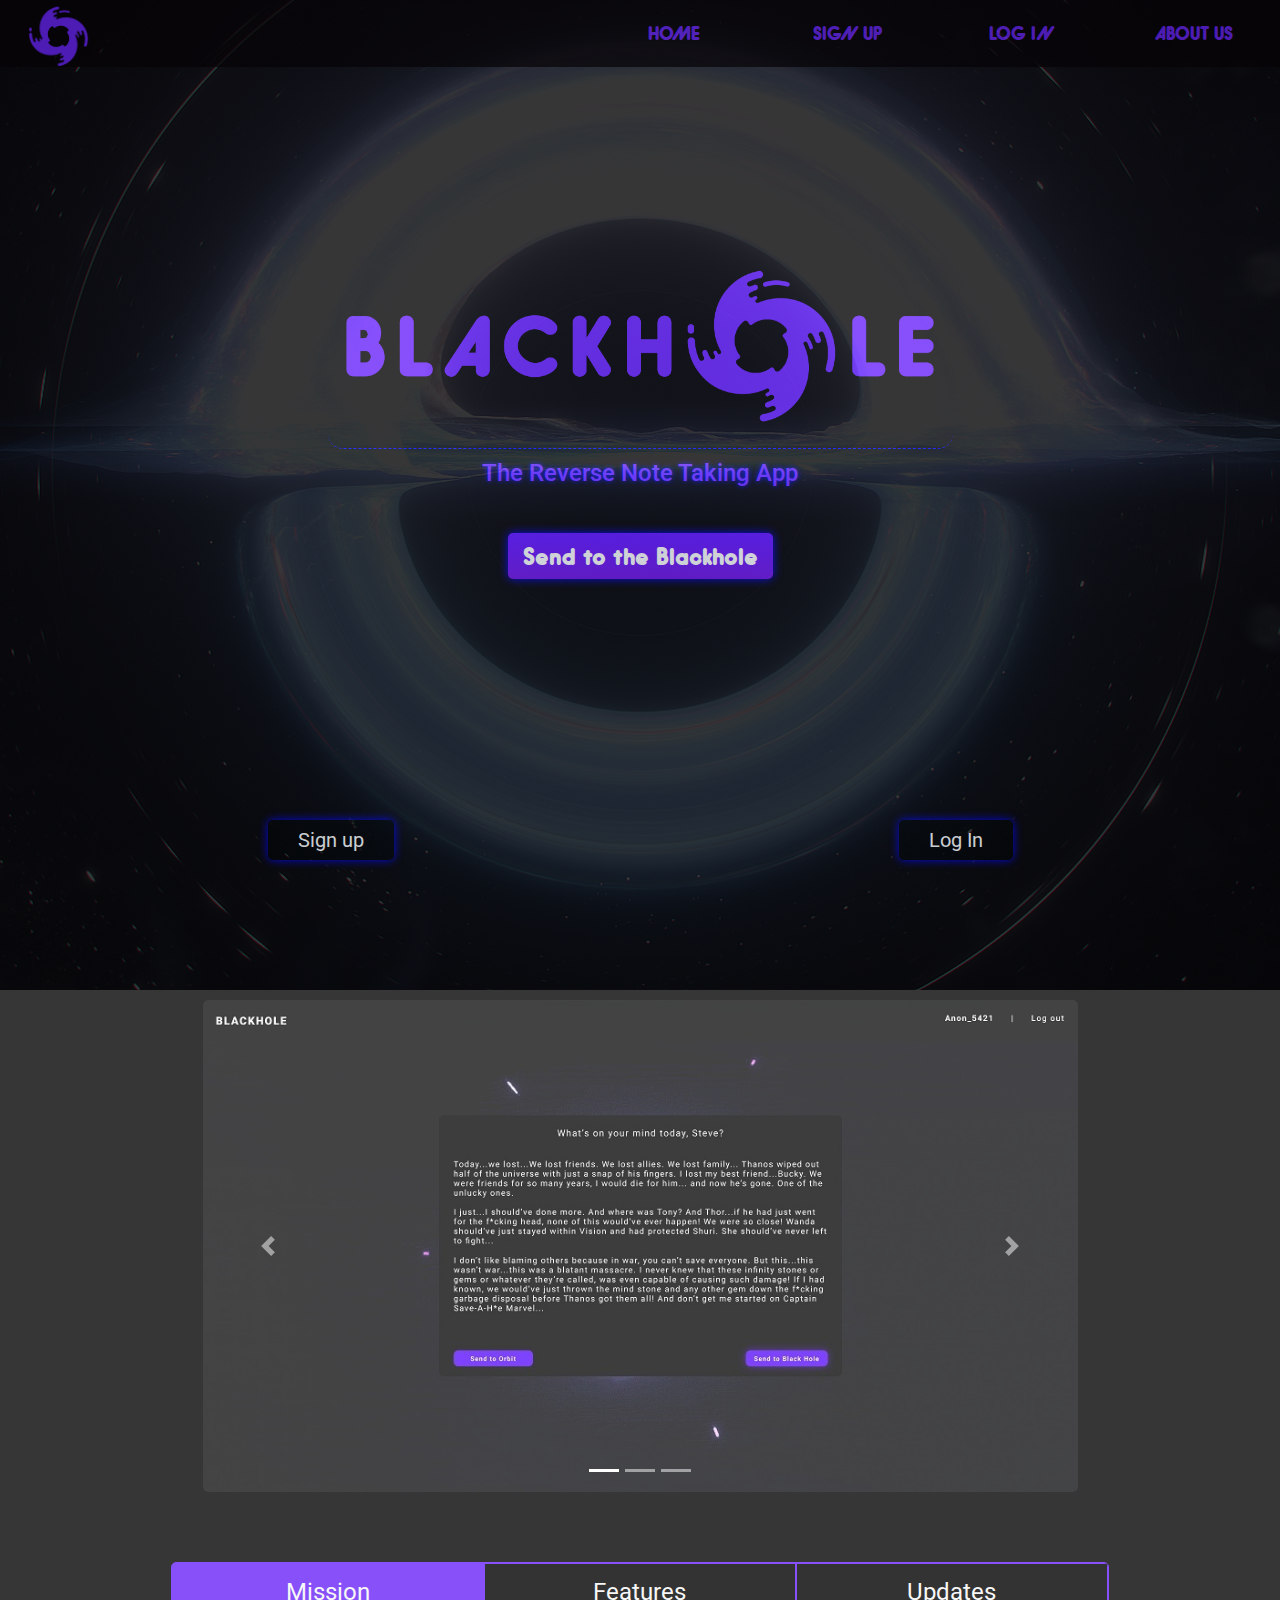
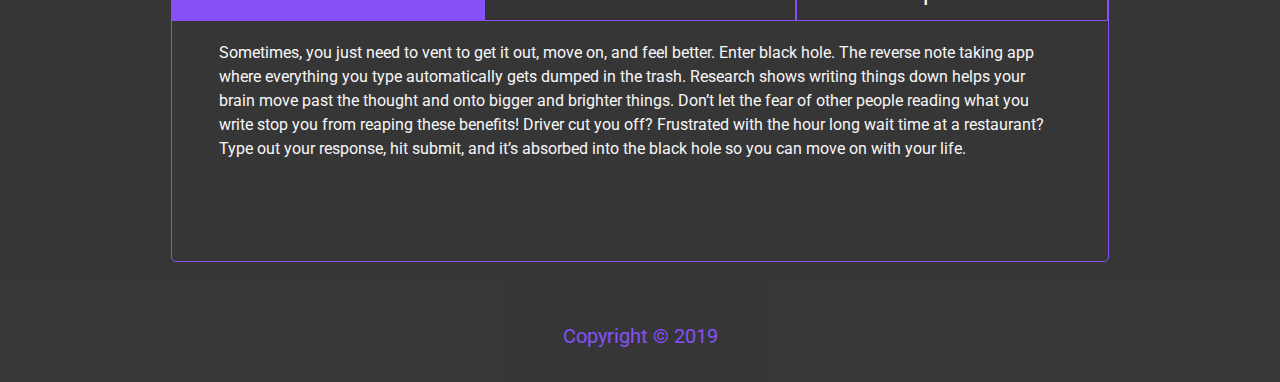
==== commit 6edc6da9: "final touches on style, checking all breakpoints for responsiveness, updating animation on about pag" ====
--- a/index.html
+++ b/index.html
@@ -88,14 +88,18 @@
 						</div>
 						<div class="tabs-item" data-tab="2">
 							<div class="tabs-item-description">
-								<p>Curiously enough, the only thing that went through the mind of the bowl of petunias as it fell was Oh no, not again. Many
-								people have speculated that if we knew exactly why the bowl of petunias had thought that we would know a lot more about the
-								nature of the Universe than we do now.</p>
+								<p>Create an account and start ranting! You can choose to send your rant directly to the blackhole or keep your rant in orbit for up to 7 days. See how satisfying it feels to get your anger out and watch it get sucked up into the blackhole. Our mission is to create an application that relieves stress and prevents people from saying something to someone they may regret later on. So go ahead and send your burdens to the Blackhole!</p>
 							</div>
 						</div>
 						<div class="tabs-item" data-tab="3">
 							<div class="tabs-item-description">
-								<p>Our mission is to create an application that relieves stress and prevents people from saying something to someone they may regret later on.</p>
+								<p>Features available in our next update:
+                  <ul>
+                    <li>- Rant Reports: weekly stats showing how often you're ranting.</li>
+                    <li>- Rant with Strangers: Connect with other people using Blackhole and view their messages in your orbit</li>
+                    <li>- Themes: Be able to choose between the default (purple) and Super Nova Theme (firey orange gradient).</li>
+                  </ul>
+                </p>
 							</div>
 						</div>
                     </div> 
--- a/css/index.css
+++ b/css/index.css
@@ -236,7 +236,7 @@
   justify-content: space-between;
   margin-right: 2%;
 }
-@media (max-width: 1200px) {
+@media (max-width: 1400px) {
   .navigation .nav-links {
     width: 50%;
   }
@@ -295,30 +295,41 @@
   flex-direction: row-reverse;
   align-items: center;
   margin: 8% auto 0 auto;
-  height: 75vh;
-  width: 80%;
+  height: 80vh;
+  width: 70%;
+}
+@media (max-width: 1400px) {
+  .home .main-content .header-container {
+    width: 50%;
+  }
+}
+@media (max-width: 800px) {
+  .home .main-content .header-container {
+    width: 80%;
+  }
 }
 @media (max-width: 500px) {
   .home .main-content .header-container {
     margin-top: 5%;
+    width: 100%;
   }
 }
 .home .main-content .header-container .blackhole {
   width: 55%;
   height: 100%;
 }
-@media (max-width: 800px) {
+@media (max-width: 1400px) {
   .home .main-content .header-container .blackhole {
     display: none;
   }
 }
 .home .main-content .header-container h2 {
-  font-size: 3rem;
+  font-size: 3.2rem;
   font-family: 'Roboto';
 }
-@media (max-width: 1200px) {
+@media (max-width: 1400px) {
   .home .main-content .header-container h2 {
-    font-size: 2rem;
+    font-size: 2.4rem;
   }
 }
 @media (max-width: 500px) {
@@ -370,7 +381,7 @@
   color: whitesmoke;
   transition: 0.2s ease-out;
 }
-@media (max-width: 1200px) {
+@media (max-width: 1400px) {
   .home .main-content .header-container .intro .blackhole-btn {
     font-size: 2.4rem;
   }
@@ -439,21 +450,22 @@
   border: 1px solid #6A25F8;
   border-radius: 5px;
   overflow: hidden;
-  height: 350px;
-}
-@media (max-width: 1200px) {
+  height: 250px;
+}
+@media (max-width: 1400px) {
   .home .sub-container .section {
     height: 300px;
   }
 }
 @media (max-width: 800px) {
   .home .sub-container .section {
-    height: 500px;
+    height: 350px;
   }
 }
 @media (max-width: 500px) {
   .home .sub-container .section {
-    height: 650px;
+    height: 400px;
+    width: 100%;
   }
 }
 .home .sub-container .section .box {
@@ -474,7 +486,7 @@
 .home .sub-container .tabs .tabs-item {
   display: none;
   color: #6A25F8;
-  width: 75%;
+  width: 90%;
 }
 .home .sub-container .tabs .tabs-item .tabs-item-description {
   padding-bottom: 10px;
@@ -485,6 +497,32 @@
   color: whitesmoke;
   font-size: 1.8rem;
   font-family: 'Roboto', sans-serif;
+}
+@media (max-width: 1400px) {
+  .home .sub-container .tabs .tabs-item .tabs-item-description p {
+    font-size: 1.6rem;
+  }
+}
+@media (max-width: 500px) {
+  .home .sub-container .tabs .tabs-item .tabs-item-description p {
+    font-size: 1.4rem;
+  }
+}
+.home .sub-container .tabs .tabs-item .tabs-item-description li {
+  color: whitesmoke;
+  font-size: 1.8rem;
+  font-family: 'Roboto', sans-serif;
+  line-height: 2;
+}
+@media (max-width: 1400px) {
+  .home .sub-container .tabs .tabs-item .tabs-item-description li {
+    font-size: 1.4rem;
+  }
+}
+@media (max-width: 500px) {
+  .home .sub-container .tabs .tabs-item .tabs-item-description li {
+    font-size: 1.4rem;
+  }
 }
 .home .sub-container .tabs .tabs-item-selected {
   display: block;
@@ -510,7 +548,7 @@
 }
 @media (max-width: 500px) {
   .home .sub-container .tabs .tabs-link {
-    font-size: 1.6rem;
+    font-size: 1.2rem;
   }
 }
 .home .sub-container .tabs .tabs-link:hover {
@@ -576,14 +614,18 @@
   justify-content: center;
   flex-wrap: wrap;
   height: auto;
-  padding: 8% 0 2% 0;
+  padding: 5% 0 2% 0;
   width: 100%;
   margin: 0 auto;
 }
-@media (max-width: 800px) {
+@media (max-width: 1400px) {
   .about .boxes {
-    height: auto;
     padding-top: 10%;
+  }
+}
+@media (max-width: 800px) {
+  .about .boxes {
+    padding-top: 12%;
   }
 }
 @media (max-width: 500px) {
@@ -593,30 +635,22 @@
 }
 .about .boxes .member {
   width: 20%;
-  background: #060406;
-  opacity: 0.8;
   margin: 1%;
   border-radius: 5px;
-  border: 1px solid #6A25F8;
-  overflow: hidden;
-  transition: 0.2s ease-out;
+  height: 350px;
   display: flex;
   flex-direction: column;
-}
-.about .boxes .member:hover {
-  box-shadow: 0 0 10px blue;
-  transform: scale(1.05);
-}
-@media (max-width: 1200px) {
+  justify-content: center;
+  align-items: center;
+}
+@media (max-width: 1400px) {
   .about .boxes .member {
     width: 30%;
   }
 }
 @media (max-width: 800px) {
   .about .boxes .member {
-    width: 48%;
-    flex-direction: column;
-    height: auto;
+    width: 45%;
   }
 }
 @media (max-width: 500px) {
@@ -630,7 +664,9 @@
   border-radius: 50%;
   width: 50%;
   align-self: center;
-  margin-top: 5%;
+  cursor: pointer;
+  transition: 0.2s ease-out;
+  margin-top: 2%;
 }
 @media (max-width: 800px) {
   .about .boxes .member img {
@@ -644,6 +680,11 @@
     margin-bottom: 5%;
   }
 }
+.about .boxes .member img:hover {
+  transform: scale(1.05);
+  box-shadow: 0 0 10px blue;
+  border: 1px solid #6A25F8;
+}
 .about .boxes .member .text {
   margin: 0 auto;
   display: flex;
@@ -655,11 +696,11 @@
   color: #6A25F8;
   text-shadow: 0 0 10px blue;
   font-family: Hiruko;
-  font-size: 3.5rem;
+  font-size: 3.4rem;
   padding-top: 20px;
   padding-right: 5%;
   padding-left: 5%;
-  width: 250px;
+  width: 275px;
   text-align: center;
 }
 @media (max-width: 500px) {
@@ -676,3 +717,7 @@
   color: #6A25F8;
   padding: 5px;
 }
+.member-content {
+  height: 0;
+  overflow: hidden;
+}
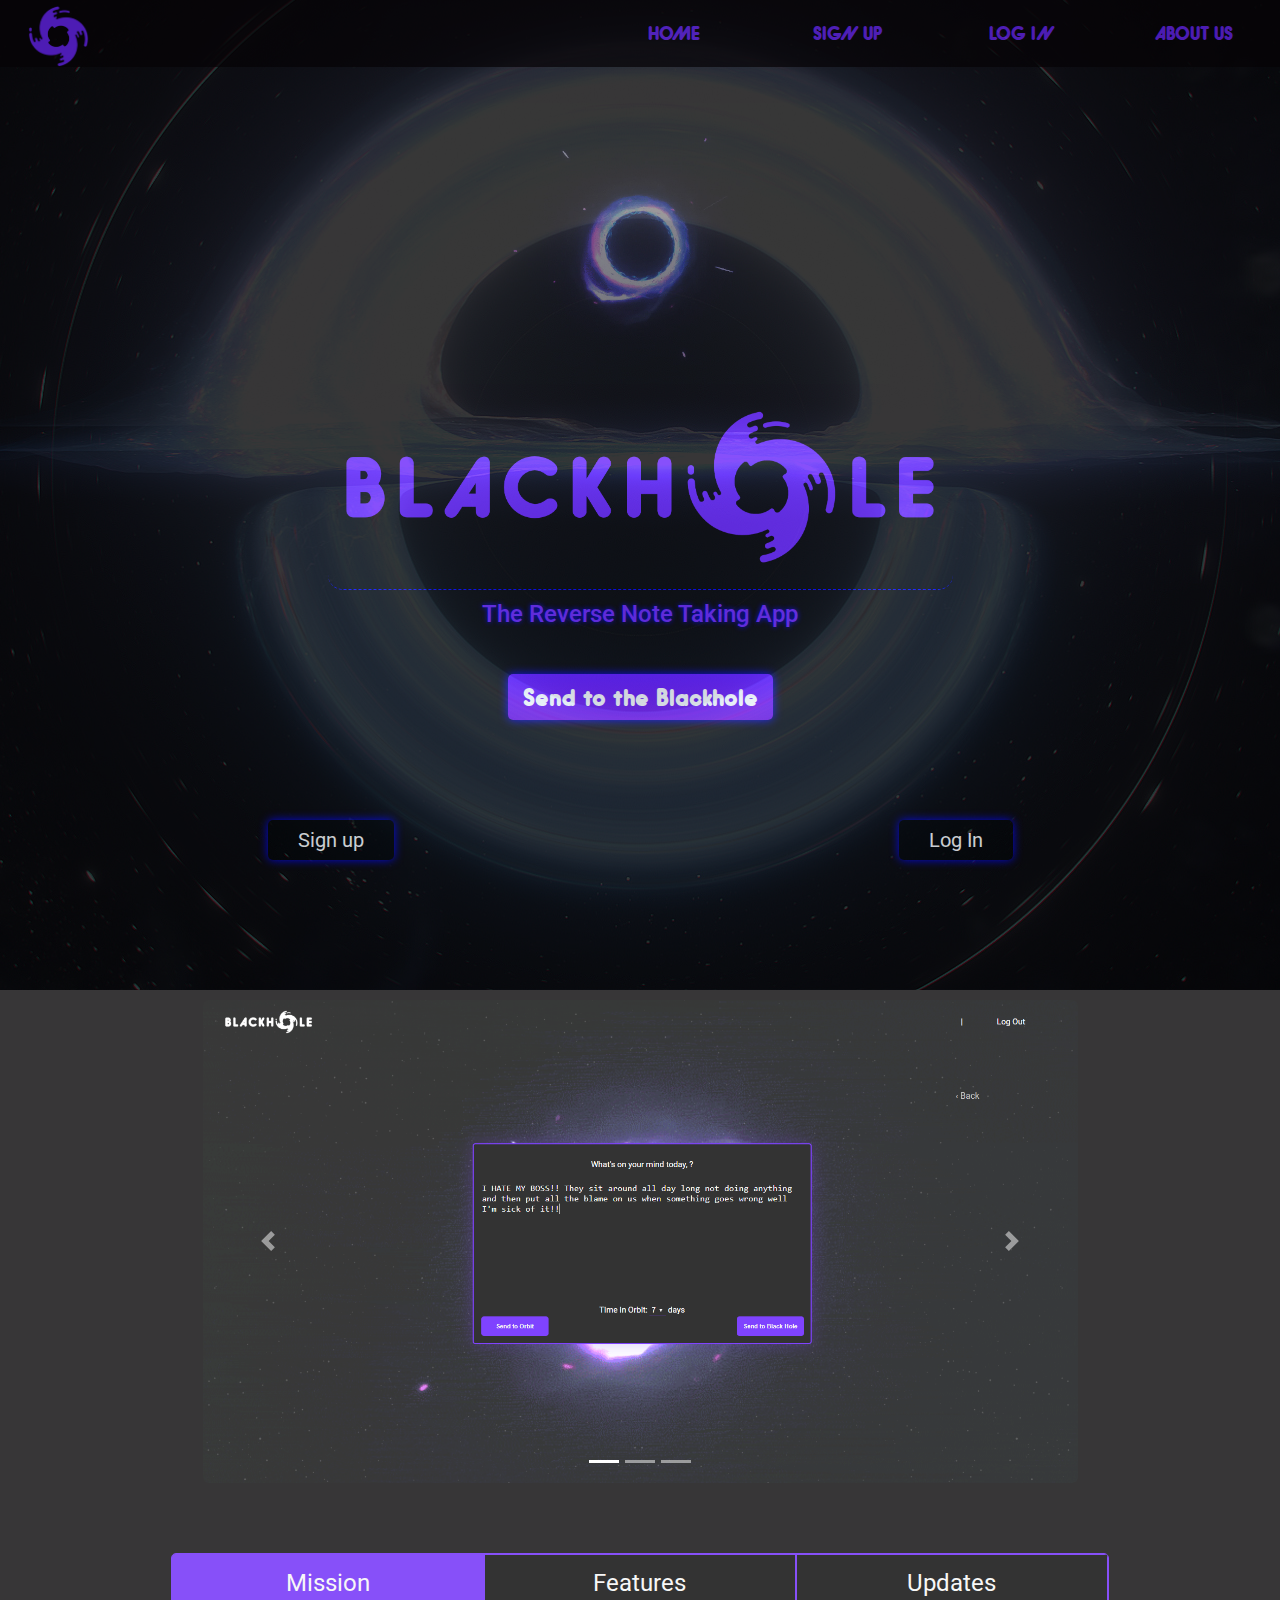
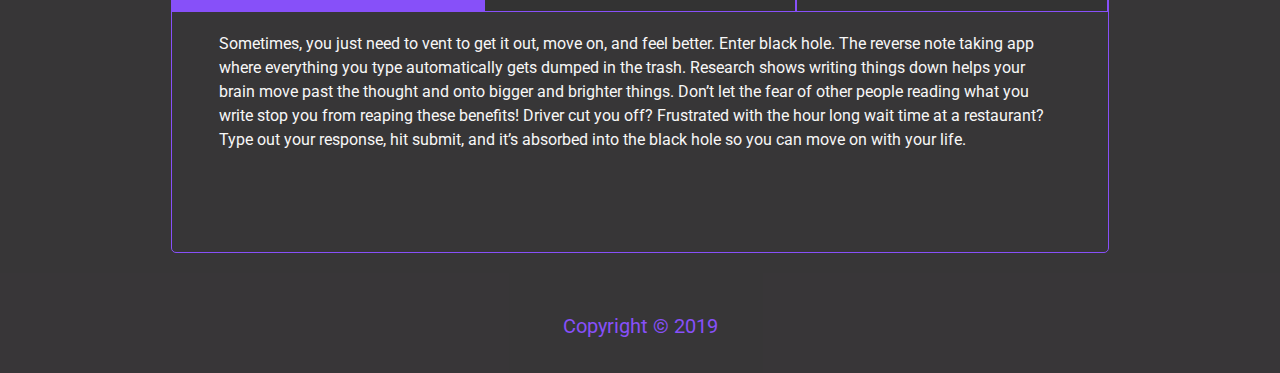
==== commit 071fb7de: "updated carousel and fixed bugs from adding blackhole animation back into mobile view" ====
--- a/index.html
+++ b/index.html
@@ -53,13 +53,13 @@
                 </ol>
                 <div class="carousel-inner">
                   <div class="carousel-item active">
-                    <img src="img/Frame.jpg" class="d-block w-100" alt="...">
+                    <img src="img/screenshot1.PNG" class="d-block w-100" alt="...">
                   </div>
                   <div class="carousel-item">
-                    <img src="img/Frame.jpg" class="d-block w-100" alt="...">
+                    <img src="img/screenshot3.PNG" class="d-block w-100" alt="...">
                   </div>
                   <div class="carousel-item">
-                    <img src="img/Frame3.jpg" class="d-block w-100" alt="...">
+                    <img src="img/screenshot4.PNG" class="d-block w-100" alt="...">
                   </div>
                 </div>
                 <a class="carousel-control-prev" href="#carouselExampleIndicators" role="button" data-slide="prev">
--- a/css/index.css
+++ b/css/index.css
@@ -293,14 +293,17 @@
 .home .main-content .header-container {
   display: flex;
   flex-direction: row-reverse;
+  justify-content: center;
   align-items: center;
-  margin: 8% auto 0 auto;
+  margin-top: 8%;
   height: 80vh;
   width: 70%;
+  align-self: center;
 }
 @media (max-width: 1400px) {
   .home .main-content .header-container {
     width: 50%;
+    flex-direction: column;
   }
 }
 @media (max-width: 800px) {
@@ -310,17 +313,18 @@
 }
 @media (max-width: 500px) {
   .home .main-content .header-container {
-    margin-top: 5%;
     width: 100%;
   }
 }
 .home .main-content .header-container .blackhole {
   width: 55%;
   height: 100%;
+  opacity: 0.5;
 }
 @media (max-width: 1400px) {
   .home .main-content .header-container .blackhole {
-    display: none;
+    height: auto;
+    width: 80%;
   }
 }
 .home .main-content .header-container h2 {
